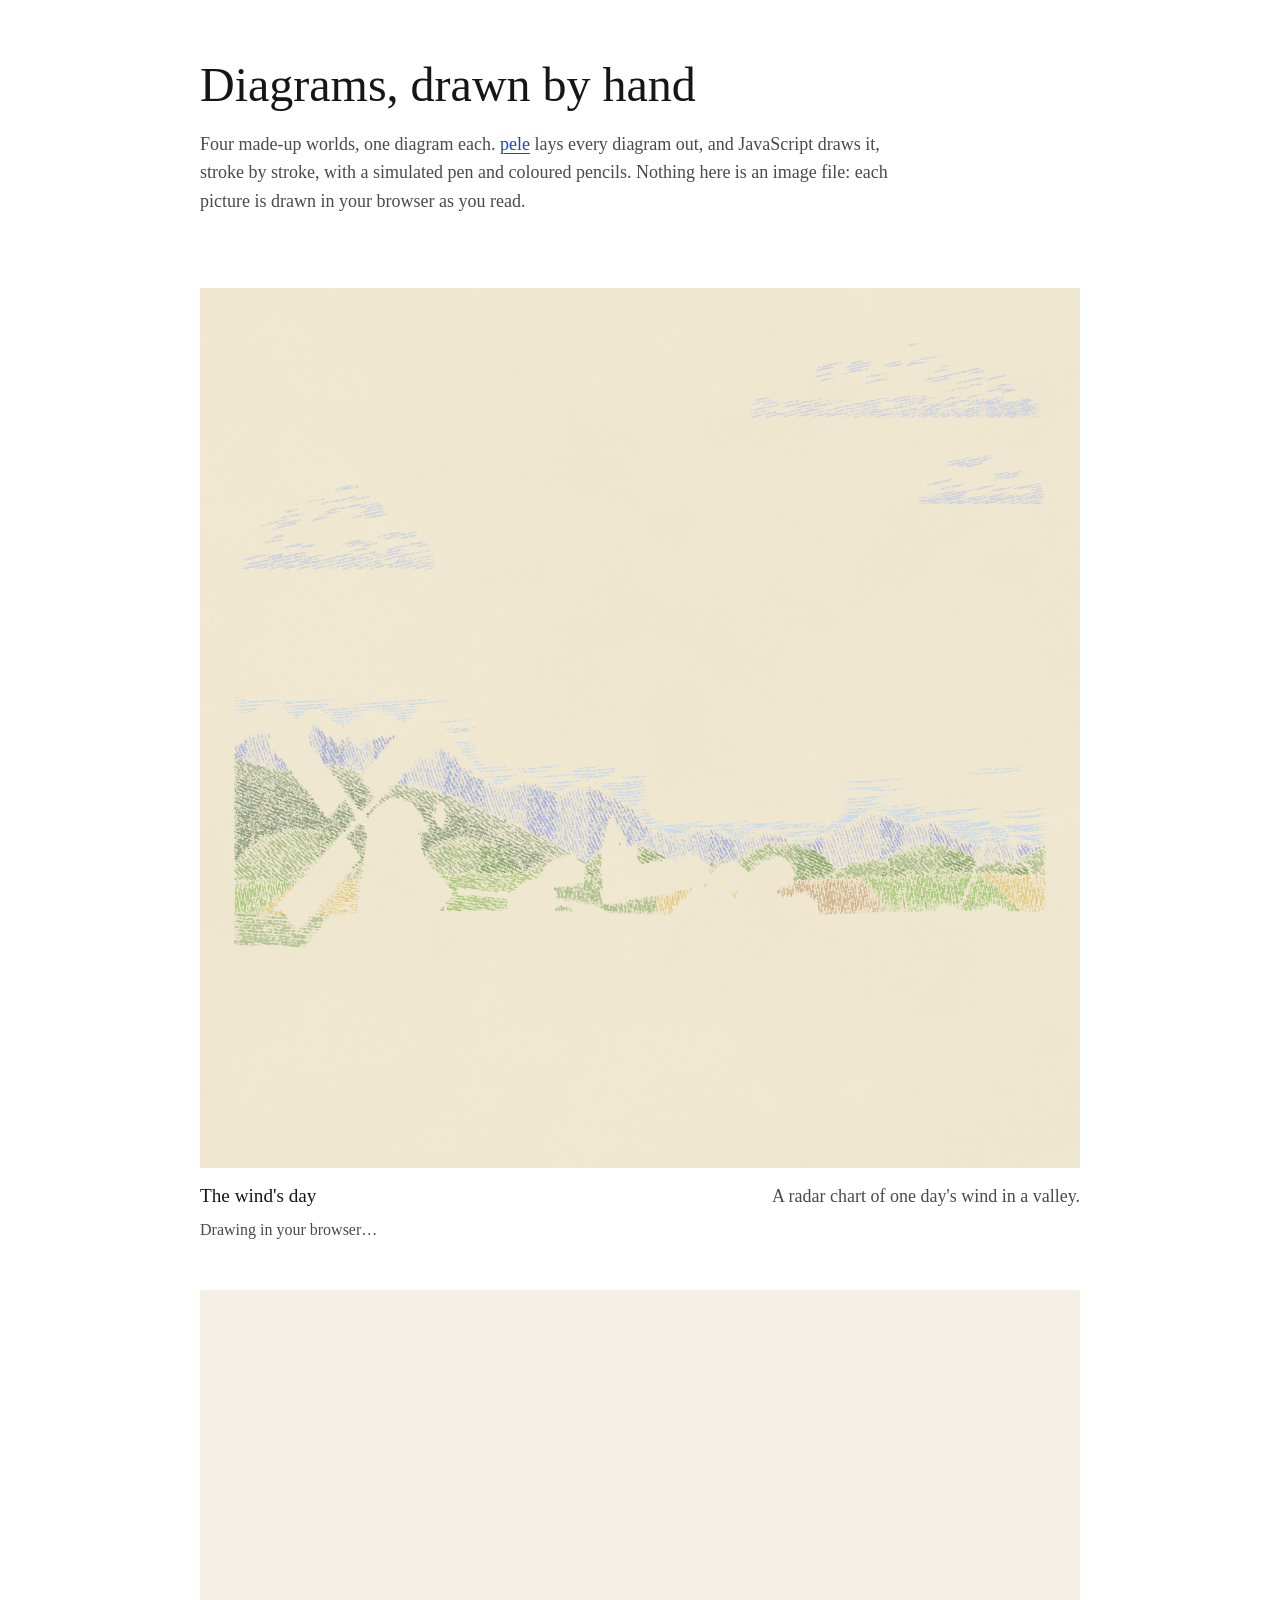
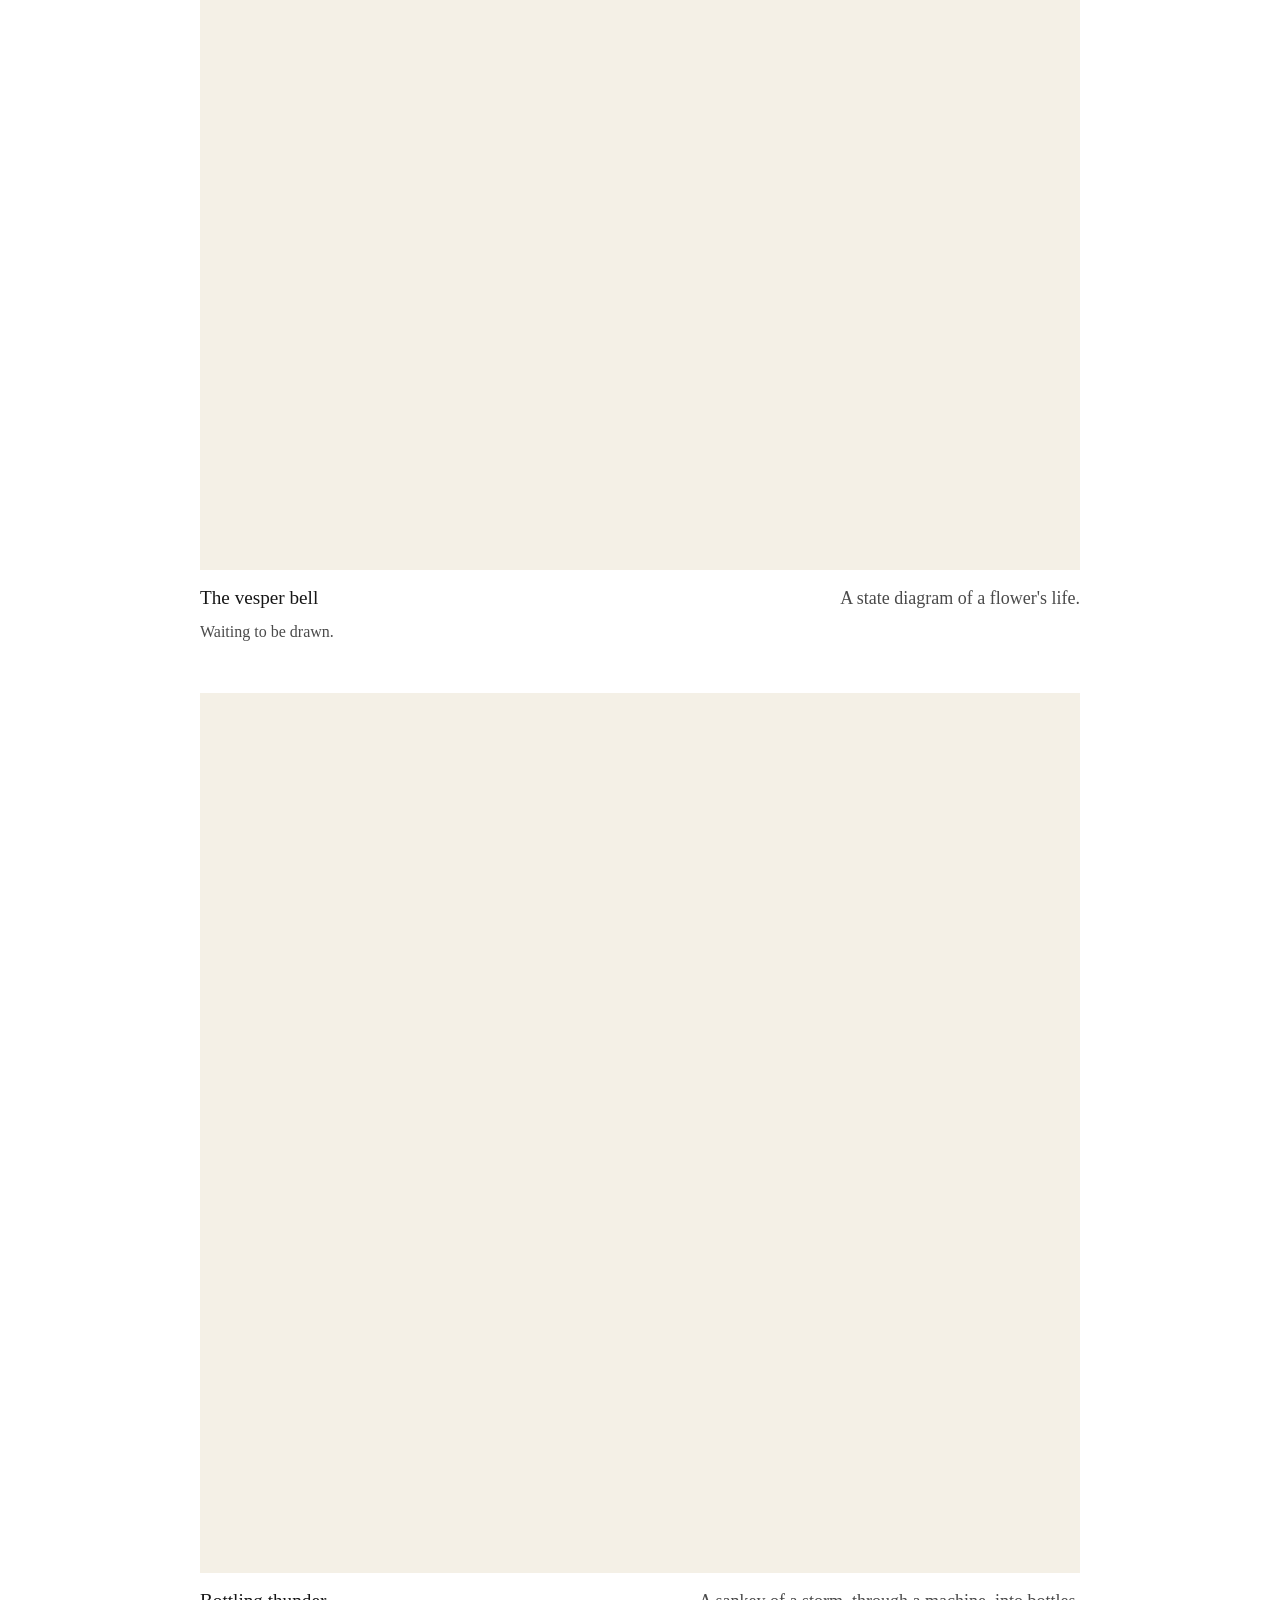
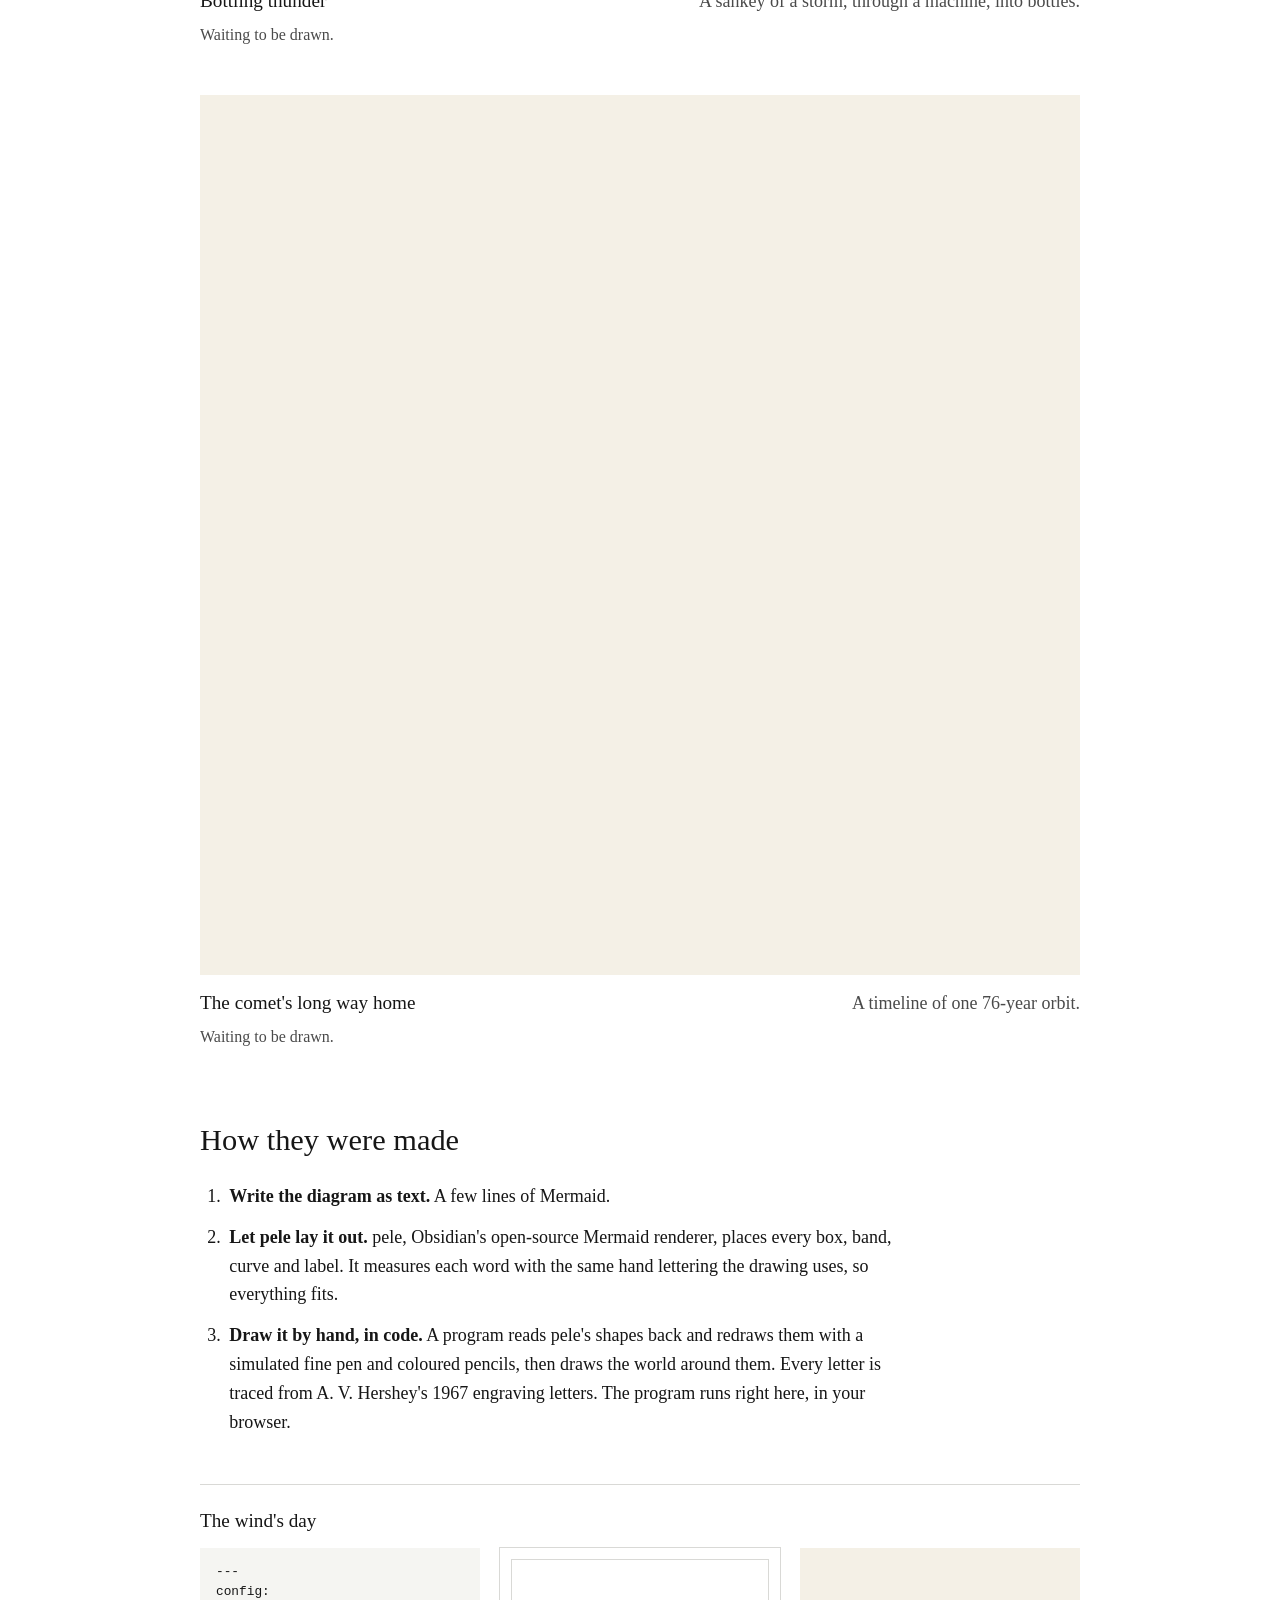
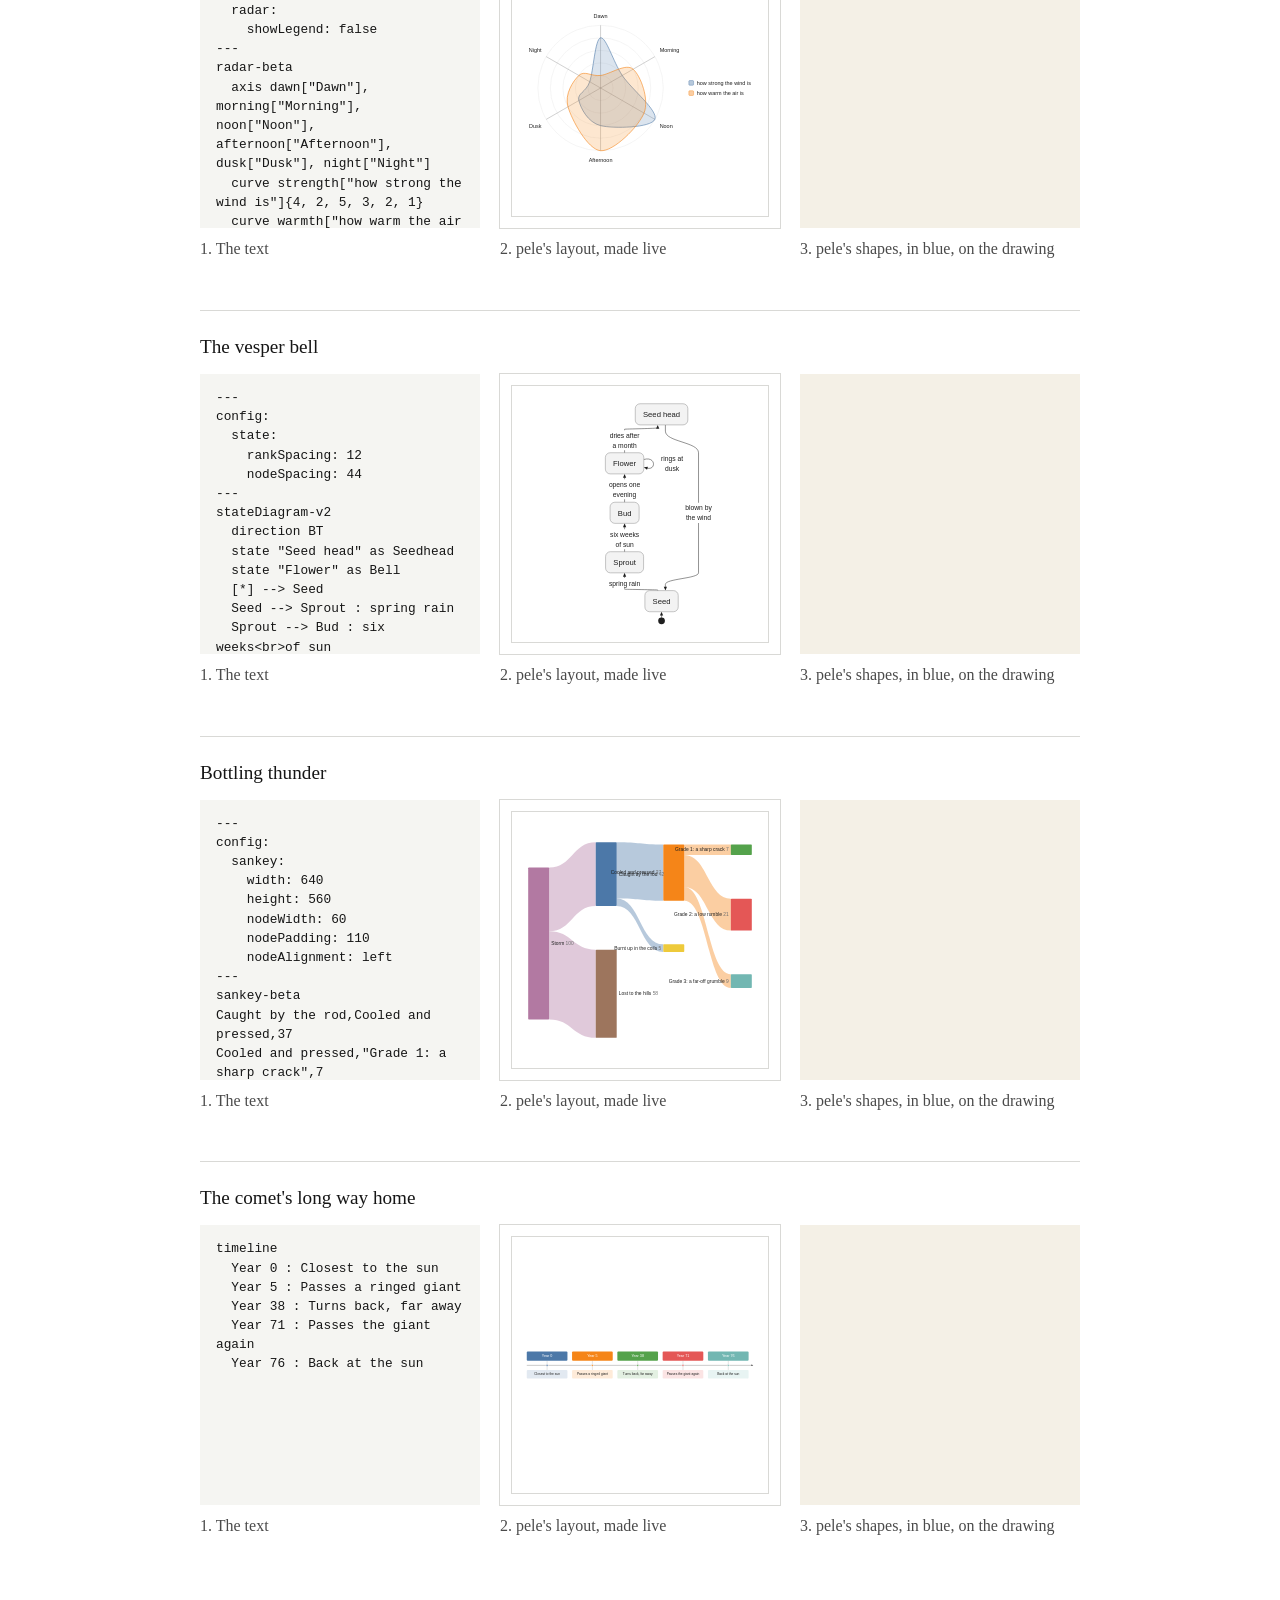
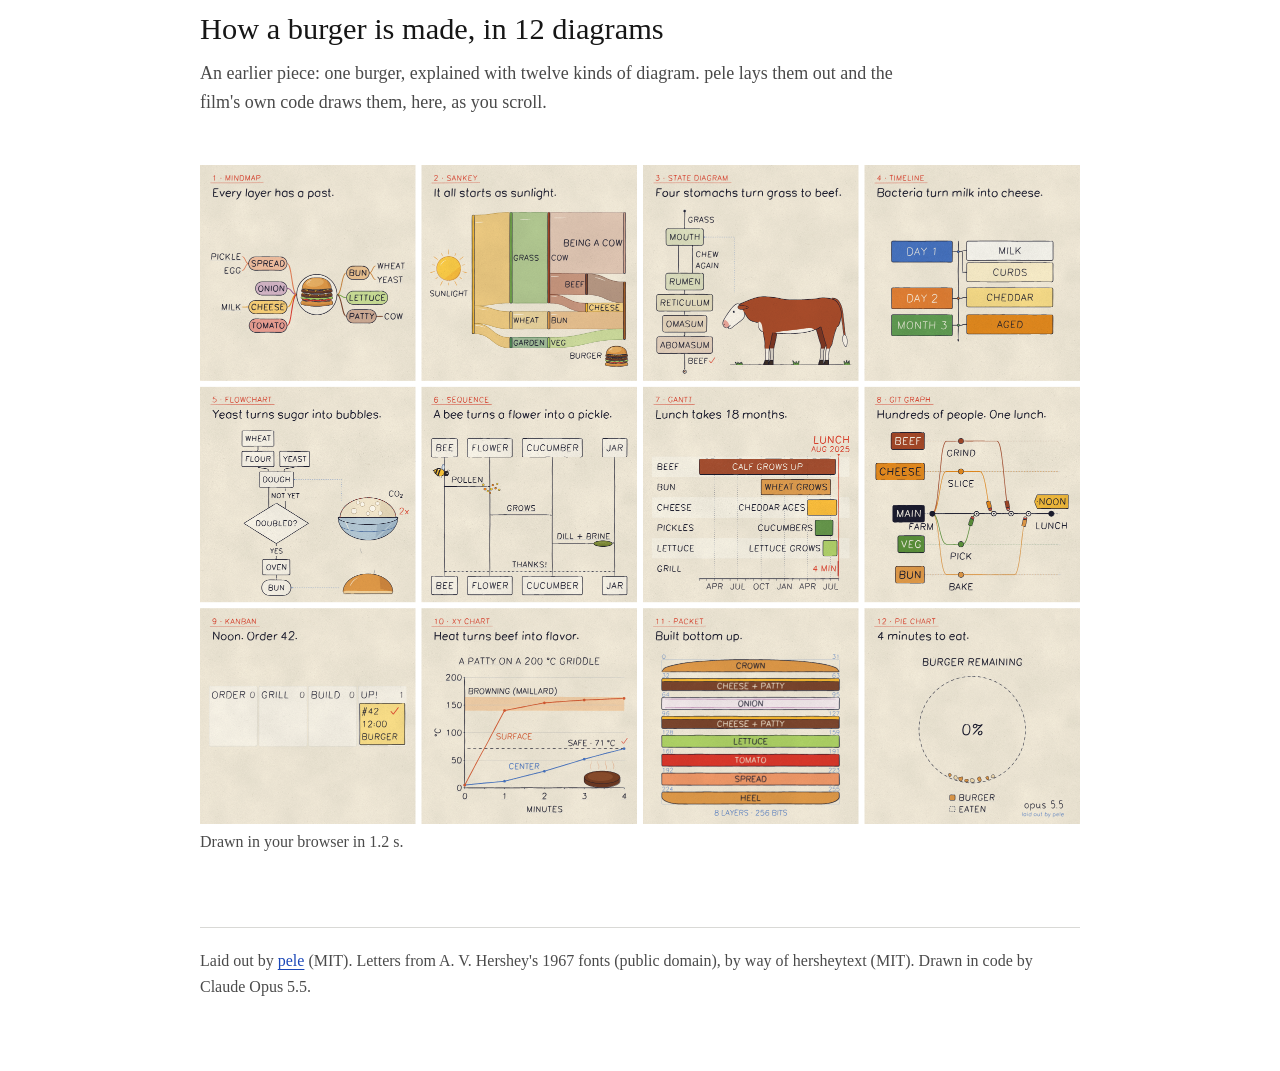
==== index.html @ 807de603 "diagrams-site: a static page that draws the four diagram plates and the burger sheet live in the bro" ====
<!doctype html>
<html lang="en">
<head>
<meta charset="utf-8">
<meta name="viewport" content="width=device-width, initial-scale=1">
<title>Diagrams, drawn by hand</title>
<meta name="description" content="Four made-up worlds, one diagram each. pele lays every diagram out, and JavaScript draws it in your browser with a simulated pen and coloured pencils.">
<meta name="theme-color" content="#ffffff">
<meta property="og:type" content="website">
<meta property="og:title" content="Diagrams, drawn by hand">
<meta property="og:description" content="Four made-up worlds, one diagram each. Laid out by pele, drawn in code.">
<meta property="og:url" content="">
<meta property="og:image" content="og.jpg">
<meta property="og:image:width" content="1200">
<meta property="og:image:height" content="630">
<meta property="og:image:alt" content="The title Diagrams, drawn by hand, beside four hand-drawn diagram plates: a windy valley, a bell flower, a thunder machine and a comet.">
<meta name="twitter:card" content="summary_large_image">
<meta name="twitter:title" content="Diagrams, drawn by hand">
<meta name="twitter:description" content="Four made-up worlds, one diagram each. Laid out by pele, drawn in code.">
<meta name="twitter:image" content="og.jpg">
<link rel="icon" type="image/png" href="favicon.png">
<link rel="apple-touch-icon" href="apple-touch-icon.png">
<link rel="stylesheet" href="style.css">
<script src="vendor/pele.global.js" defer></script>
<script src="site.js" defer></script>
</head>
<body>
<main>

<header>
  <h1>Diagrams, drawn by hand</h1>
  <p class="lede">Four made-up worlds, one diagram each. <a href="https://pele.run">pele</a> lays every diagram out, and JavaScript draws it, stroke by stroke, with a simulated pen and coloured pencils. Nothing here is an image file: each picture is drawn in your browser as you read.</p>
  <noscript><p class="lede">The pictures on this page are drawn by JavaScript. Turn it on to see them.</p></noscript>
</header>

<section aria-labelledby="plates">
  <h2 id="plates" class="visually-hidden">The four plates</h2>

  <figure class="plate">
    <canvas data-plate="wind" width="2048" height="2048" role="img"
      aria-label="A hand-drawn plate titled The wind's day, in Hollin Vale, dawn to night. A radar chart in the sky over a valley with a windmill, a village, a river and a kite compares how strong the wind is with how warm the air is at dawn, morning, noon, afternoon, dusk and night. The wind is strongest at noon, then dawn, and almost still at night. The air is warmest in the afternoon and coldest at dawn."></canvas>
    <figcaption><h3>The wind's day</h3><span>A radar chart of one day's wind in a valley.</span></figcaption>
    <p class="status"><span data-status="wind" aria-live="polite">Waiting to be drawn.</span> <button type="button" class="save" data-save="wind" hidden>Save as PNG</button></p>
  </figure>

  <figure class="plate">
    <canvas data-plate="vesper" width="2048" height="2048" role="img"
      aria-label="A hand-drawn botanical plate titled The vesper bell, a flower that rings at dusk. A state diagram goes from seed to sprout with spring rain, to bud after six weeks of sun, to flower when it opens one evening. The flower rings at dusk, dries after a month into a seed head, and its seeds are blown by the wind back to seed. Drawings of the bell, the bud, the sprout in soil, the seed head and winged seeds sit beside the diagram."></canvas>
    <figcaption><h3>The vesper bell</h3><span>A state diagram of a flower's life.</span></figcaption>
    <p class="status"><span data-status="vesper" aria-live="polite">Waiting to be drawn.</span> <button type="button" class="save" data-save="vesper" hidden>Save as PNG</button></p>
  </figure>

  <figure class="plate">
    <canvas data-plate="thunder" width="2048" height="2048" role="img"
      aria-label="A hand-drawn patent plate titled Bottling thunder, E. Marrowby's apparatus of 1893. A sankey diagram runs through the machine: of a storm's 100 claps, 58 are lost to the hills and 42 are caught by the rod. Of those, 5 burn up in the coils and 37 are cooled and pressed into three bottles: grade 1, a sharp crack, 7; grade 2, a low rumble, 21; grade 3, a far-off grumble, 9."></canvas>
    <figcaption><h3>Bottling thunder</h3><span>A sankey of a storm, through a machine, into bottles.</span></figcaption>
    <p class="status"><span data-status="thunder" aria-live="polite">Waiting to be drawn.</span> <button type="button" class="save" data-save="thunder" hidden>Save as PNG</button></p>
  </figure>

  <figure class="plate">
    <canvas data-plate="comet" width="2048" height="2048" role="img"
      aria-label="A hand-drawn star chart titled The comet's long way home. Comet Sorrel goes round the sun once every 76 years. A timeline under the drawing of its orbit reads: year 0, closest to the sun; year 5, passes a ringed giant; year 38, turns back, far away; year 71, passes the giant again; year 76, back at the sun."></canvas>
    <figcaption><h3>The comet's long way home</h3><span>A timeline of one 76-year orbit.</span></figcaption>
    <p class="status"><span data-status="comet" aria-live="polite">Waiting to be drawn.</span> <button type="button" class="save" data-save="comet" hidden>Save as PNG</button></p>
  </figure>
</section>

<section aria-labelledby="how">
  <h2 id="how">How they were made</h2>
  <ol class="steps">
    <li><b>Write the diagram as text.</b> A few lines of Mermaid.</li>
    <li><b>Let pele lay it out.</b> pele, Obsidian's open-source Mermaid renderer, places every box, band, curve and label. It measures each word with the same hand lettering the drawing uses, so everything fits.</li>
    <li><b>Draw it by hand, in code.</b> A program reads pele's shapes back and redraws them with a simulated fine pen and coloured pencils, then draws the world around them. Every letter is traced from A. V. Hershey's 1967 engraving letters. The program runs right here, in your browser.</li>
  </ol>

  <div class="made" data-made="wind">
    <h3>The wind's day</h3>
    <div class="row">
      <figure><pre tabindex="0" aria-label="Mermaid text for The wind's day"><code data-src="wind">---
config:
  radar:
    showLegend: false
---
radar-beta
  axis dawn["Dawn"], morning["Morning"], noon["Noon"], afternoon["Afternoon"], dusk["Dusk"], night["Night"]
  curve strength["how strong the wind is"]{4, 2, 5, 3, 2, 1}
  curve warmth["how warm the air is"]{1, 3, 4, 5, 3, 2}
  max 5
  min 0
  ticks 5</code></pre><figcaption>1. The text</figcaption></figure>
      <figure><div class="pele" data-pele="wind" data-label="pele's plain layout: a radar chart with six axes and two curves."></div><figcaption>2. pele's layout, made live</figcaption></figure>
      <figure><canvas data-over="wind" width="1024" height="1024" role="img" aria-label="The finished plate, faded, with pele's shapes outlined in blue on top. The drawn dial follows them exactly."></canvas><figcaption>3. pele's shapes, in blue, on the drawing</figcaption></figure>
    </div>
  </div>

  <div class="made" data-made="vesper">
    <h3>The vesper bell</h3>
    <div class="row">
      <figure><pre tabindex="0" aria-label="Mermaid text for The vesper bell"><code data-src="vesper">---
config:
  state:
    rankSpacing: 12
    nodeSpacing: 44
---
stateDiagram-v2
  direction BT
  state "Seed head" as Seedhead
  state "Flower" as Bell
  [*] --&gt; Seed
  Seed --&gt; Sprout : spring rain
  Sprout --&gt; Bud : six weeks&lt;br&gt;of sun
  Bud --&gt; Bell : opens one&lt;br&gt;evening
  Bell --&gt; Bell : rings at&lt;br&gt;dusk
  Bell --&gt; Seedhead : dries after&lt;br&gt;a month
  Seedhead --&gt; Seed : blown by&lt;br&gt;the wind</code></pre><figcaption>1. The text</figcaption></figure>
      <figure><div class="pele" data-pele="vesper" data-label="pele's plain layout: five states in a column, with a loop back from seed head to seed."></div><figcaption>2. pele's layout, made live</figcaption></figure>
      <figure><canvas data-over="vesper" width="1024" height="1024" role="img" aria-label="The finished plate, faded, with pele's shapes outlined in blue on top. Each specimen tag and arrow sits on pele's box and line."></canvas><figcaption>3. pele's shapes, in blue, on the drawing</figcaption></figure>
    </div>
  </div>

  <div class="made" data-made="thunder">
    <h3>Bottling thunder</h3>
    <div class="row">
      <figure><pre tabindex="0" aria-label="Mermaid text for Bottling thunder"><code data-src="thunder">---
config:
  sankey:
    width: 640
    height: 560
    nodeWidth: 60
    nodePadding: 110
    nodeAlignment: left
---
sankey-beta
Caught by the rod,Cooled and pressed,37
Cooled and pressed,"Grade 1: a sharp crack",7
Cooled and pressed,"Grade 2: a low rumble",21
Cooled and pressed,"Grade 3: a far-off grumble",9
Caught by the rod,Burnt up in the coils,5
Storm,Caught by the rod,42
Storm,Lost to the hills,58</code></pre><figcaption>1. The text</figcaption></figure>
      <figure><div class="pele" data-pele="thunder" data-label="pele's plain layout: a sankey with bands splitting from the storm to the rod, the coils, the chamber and three bottles."></div><figcaption>2. pele's layout, made live</figcaption></figure>
      <figure><canvas data-over="thunder" width="1024" height="1024" role="img" aria-label="The finished plate, faded, with pele's shapes outlined in blue on top. The machine parts are drawn on pele's nodes and the bands follow pele's bands."></canvas><figcaption>3. pele's shapes, in blue, on the drawing</figcaption></figure>
    </div>
  </div>

  <div class="made" data-made="comet">
    <h3>The comet's long way home</h3>
    <div class="row">
      <figure><pre tabindex="0" aria-label="Mermaid text for The comet's long way home"><code data-src="comet">timeline
  Year 0 : Closest to the sun
  Year 5 : Passes a ringed giant
  Year 38 : Turns back, far away
  Year 71 : Passes the giant again
  Year 76 : Back at the sun</code></pre><figcaption>1. The text</figcaption></figure>
      <figure><div class="pele" data-pele="comet" data-label="pele's plain layout: a timeline with five years and a note under each."></div><figcaption>2. pele's layout, made live</figcaption></figure>
      <figure><canvas data-over="comet" width="1024" height="1024" role="img" aria-label="The finished plate, faded, with pele's shapes outlined in blue on top. The timeline along the bottom follows pele's boxes and line."></canvas><figcaption>3. pele's shapes, in blue, on the drawing</figcaption></figure>
    </div>
  </div>
</section>

<section aria-labelledby="burger">
  <h2 id="burger">How a burger is made, in 12 diagrams</h2>
  <p>An earlier piece: one burger, explained with twelve kinds of diagram. pele lays them out and the film's own code draws them, here, as you scroll.</p>
  <figure class="plate">
    <iframe class="burger" src="burger/film.html?render&amp;sheet" loading="lazy" title="How a burger is made, in 12 diagrams: a mindmap of its layers, a sankey from sunlight to burger, a state diagram of a cow's four stomachs, a timeline of cheese, a flowchart of rising dough, a sequence diagram of a bee and a pickle, a gantt chart showing lunch takes 18 months, a git graph where everything merges at noon, a kanban board, an xy chart of a patty on a griddle, a packet diagram of the stack, and a pie chart of burger remaining."></iframe>
    <p class="status"><span data-status="burger" aria-live="polite">Waiting to be drawn.</span></p>
  </figure>
</section>

<footer class="credits">
  <p>Laid out by <a href="https://pele.run">pele</a> (MIT). Letters from A. V. Hershey's 1967 fonts (public domain), by way of hersheytext (MIT). Drawn in code by Claude Opus 5.5.</p>
</footer>

</main>
</body>
</html>
---- style.css ----
:root {
  --paper: #ffffff;
  --ink: #161616;
  --muted: #4a4a4a;
  --link: #1a47b8;
  --rule: #d9d9d6;
  --code: #f5f5f2;
  --serif: "Iowan Old Style", "Palatino Linotype", Palatino, "Book Antiqua", Georgia, serif;
  --mono: ui-monospace, "SF Mono", Menlo, Consolas, monospace;
}
* { box-sizing: border-box; border-radius: 0; }
html { -webkit-text-size-adjust: 100%; }
body { margin: 0; background: var(--paper); color: var(--ink); font: 1.125rem/1.6 var(--serif); }
main { max-width: 920px; margin: 0 auto; padding: 56px 20px 72px; }
h1, h2, h3 { font-weight: 500; line-height: 1.2; margin: 0; }
h1 { font-size: clamp(2rem, 6vw, 3rem); }
h2 { font-size: clamp(1.5rem, 4vw, 1.9rem); }
h3 { font-size: 1.2rem; }
p { margin: 0; }
a { color: var(--link); text-decoration-thickness: 1px; text-underline-offset: 3px; }
a:focus-visible, pre:focus-visible { outline: 2px solid var(--link); outline-offset: 3px; }
img, canvas, iframe { display: block; max-width: 100%; }
canvas { width: 100%; height: auto; background: #f4f0e6; }
.visually-hidden { position: absolute; width: 1px; height: 1px; margin: -1px; padding: 0; overflow: hidden; clip: rect(0 0 0 0); white-space: nowrap; border: 0; }

.lede { margin-top: 16px; max-width: 40em; color: var(--muted); }
section { margin-top: 72px; }
section > p { margin-top: 12px; max-width: 40em; color: var(--muted); }

.plate { margin: 48px 0 0; }
.plate figcaption { margin-top: 14px; display: flex; flex-wrap: wrap; gap: 4px 16px; justify-content: space-between; align-items: baseline; }
.plate figcaption span { color: var(--muted); }
.plate iframe { width: 100%; aspect-ratio: 1970 / 1480; border: 0; background: #f4f0e6; }
.status { margin-top: 6px; font-size: 1rem; color: var(--muted); }
.save { margin-left: 12px; padding: 0; border: 0; background: none; font: inherit; color: var(--link); text-decoration: underline; text-decoration-thickness: 1px; text-underline-offset: 3px; cursor: pointer; }
.save:focus-visible { outline: 2px solid var(--link); outline-offset: 3px; }

ol.steps { margin: 24px 0 0; padding-left: 1.4em; max-width: 40em; }
ol.steps li { margin-top: 12px; padding-left: 4px; }
ol.steps b { font-weight: 600; }

.made { margin-top: 48px; padding-top: 24px; border-top: 1px solid var(--rule); }
.made .row { margin-top: 16px; display: grid; grid-template-columns: repeat(3, minmax(0, 1fr)); gap: 20px; align-items: start; }
.made figure { margin: 0; min-width: 0; }
.made figcaption { margin-top: 8px; font-size: 1rem; color: var(--muted); }
.made .pele { display: flex; align-items: center; justify-content: center; aspect-ratio: 1; padding: 12px; background: var(--paper); outline: 1px solid var(--rule); }
.made .pele svg { display: block; max-width: 100%; max-height: 100%; width: auto; height: auto; }
pre { margin: 0; padding: 14px 16px; aspect-ratio: 1; overflow: auto; background: var(--code); font: .8rem/1.5 var(--mono); color: var(--ink); white-space: pre-wrap; overflow-wrap: anywhere; }

.credits { margin-top: 72px; padding-top: 20px; border-top: 1px solid var(--rule); font-size: 1rem; color: var(--muted); }

@media (max-width: 720px) {
  main { padding: 36px 16px 56px; }
  .made .row { grid-template-columns: minmax(0, 1fr); }
  pre { aspect-ratio: auto; max-height: 360px; }
  .made .pele { aspect-ratio: auto; min-height: 220px; }
}
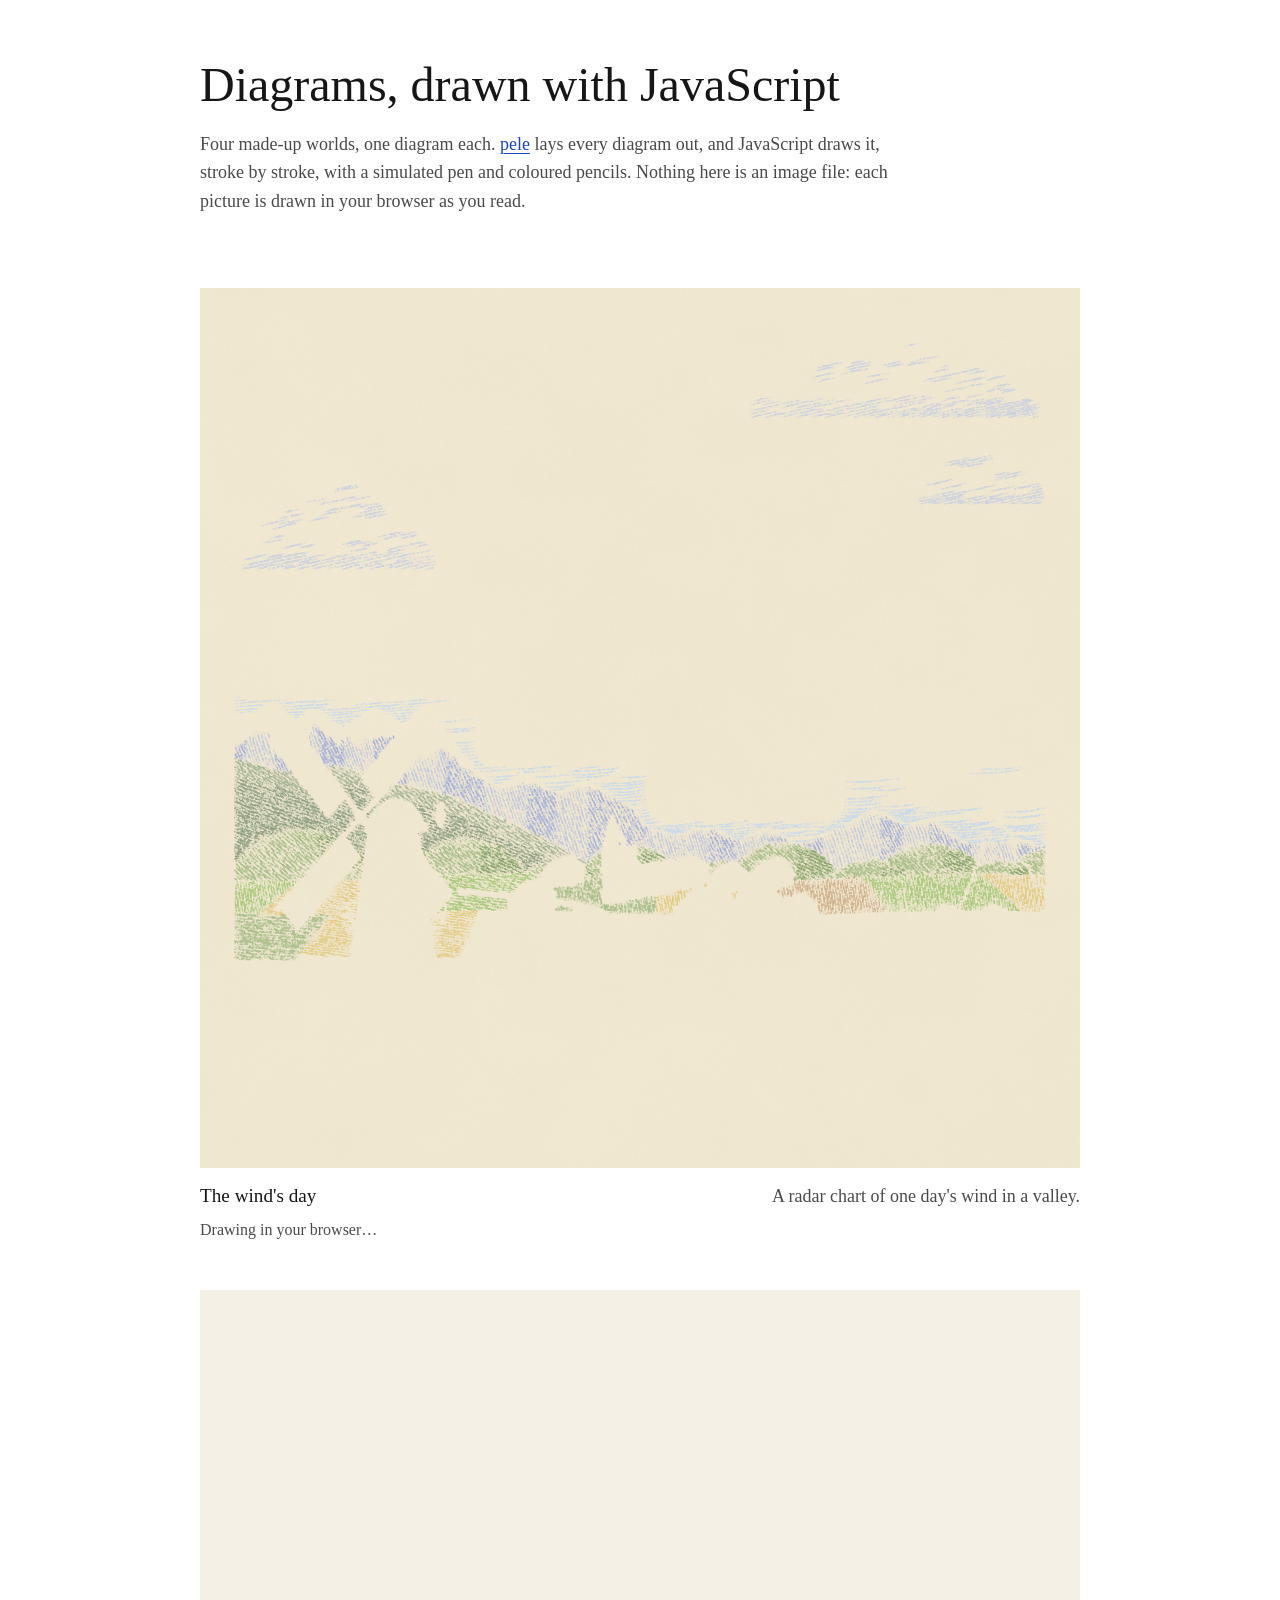
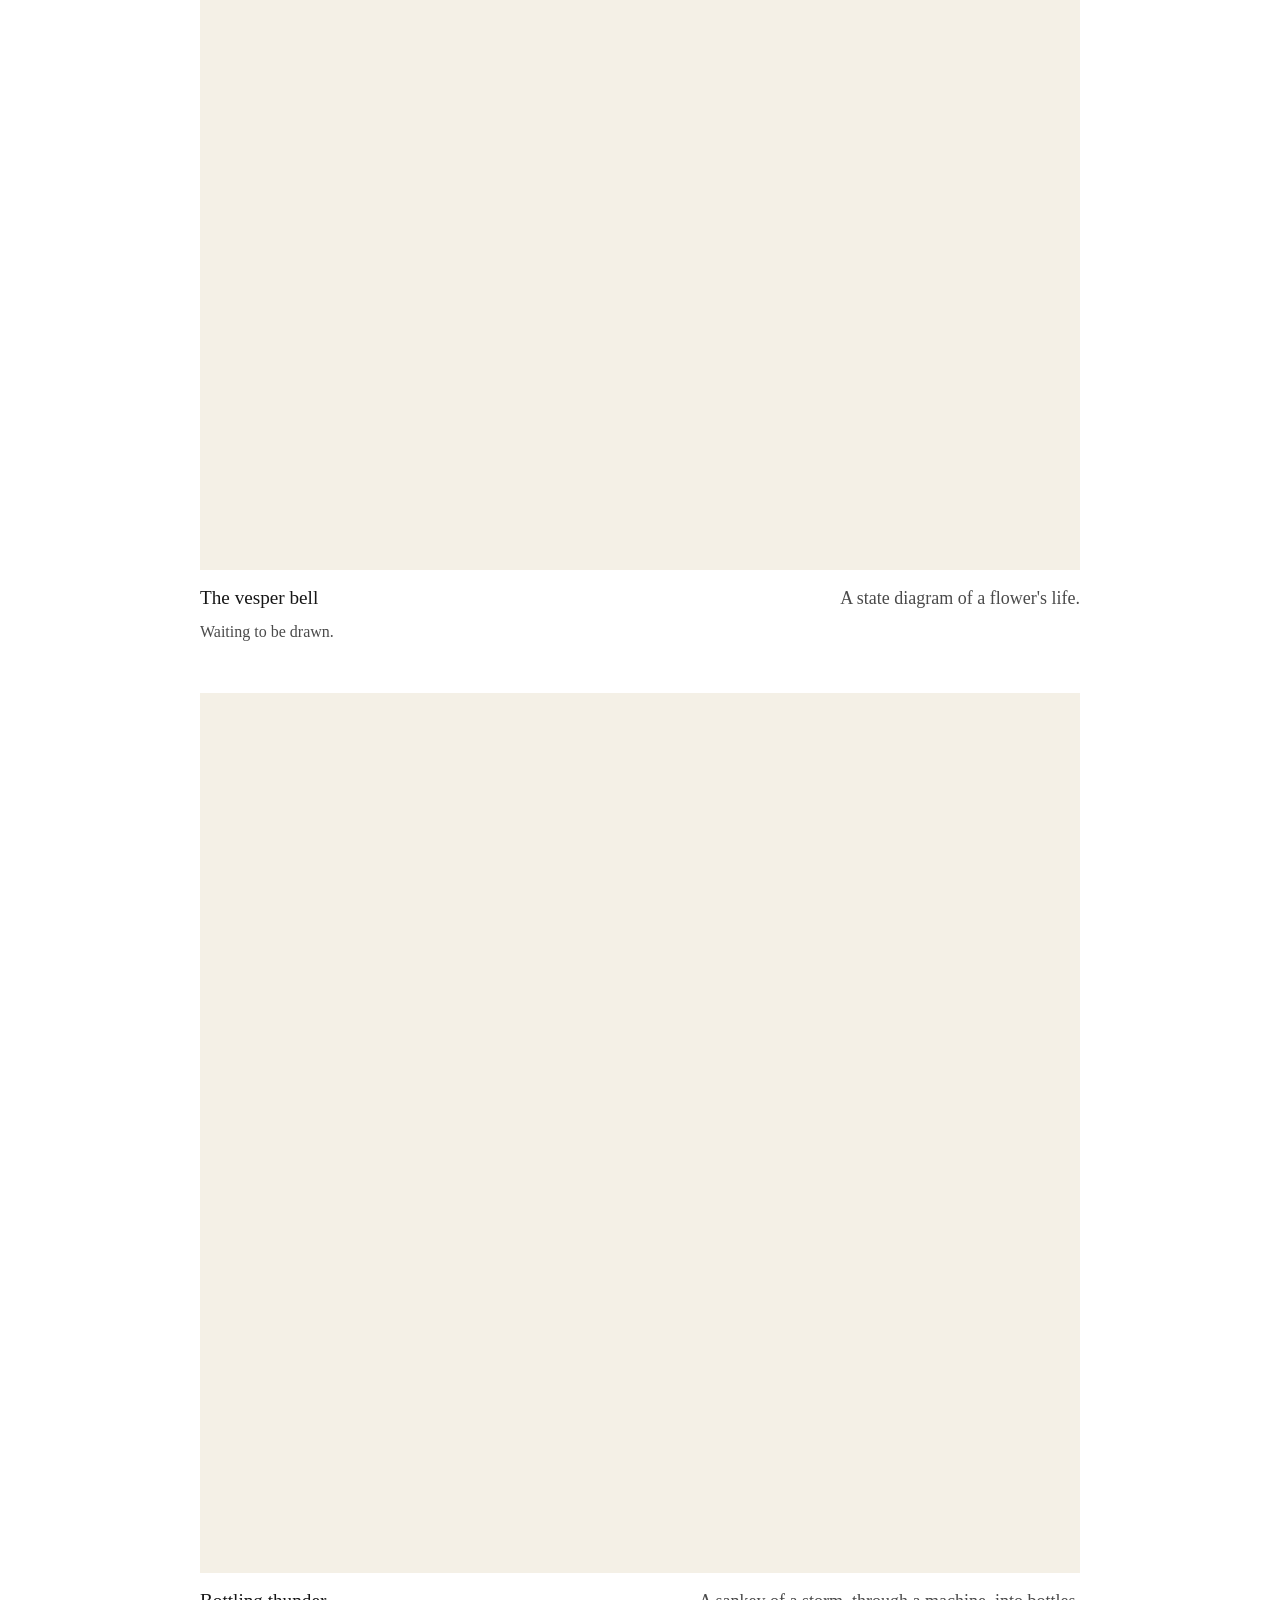
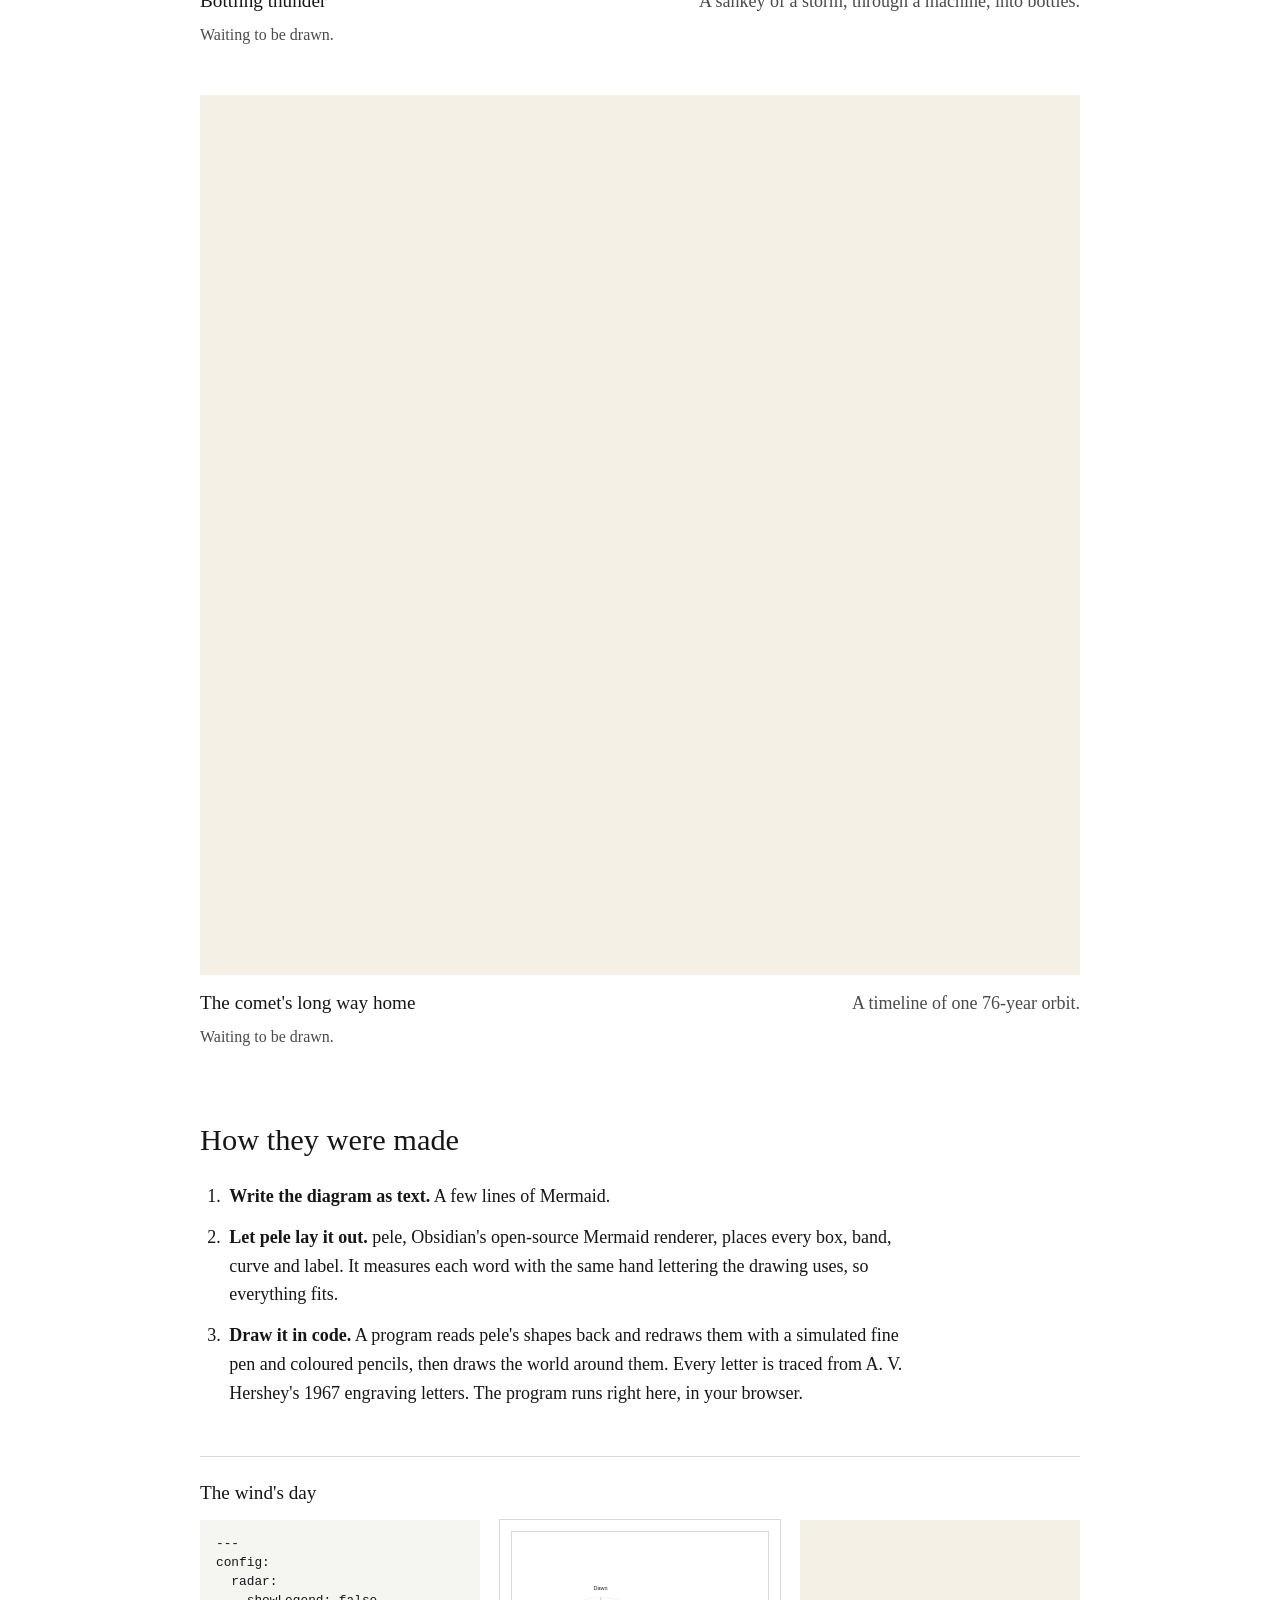
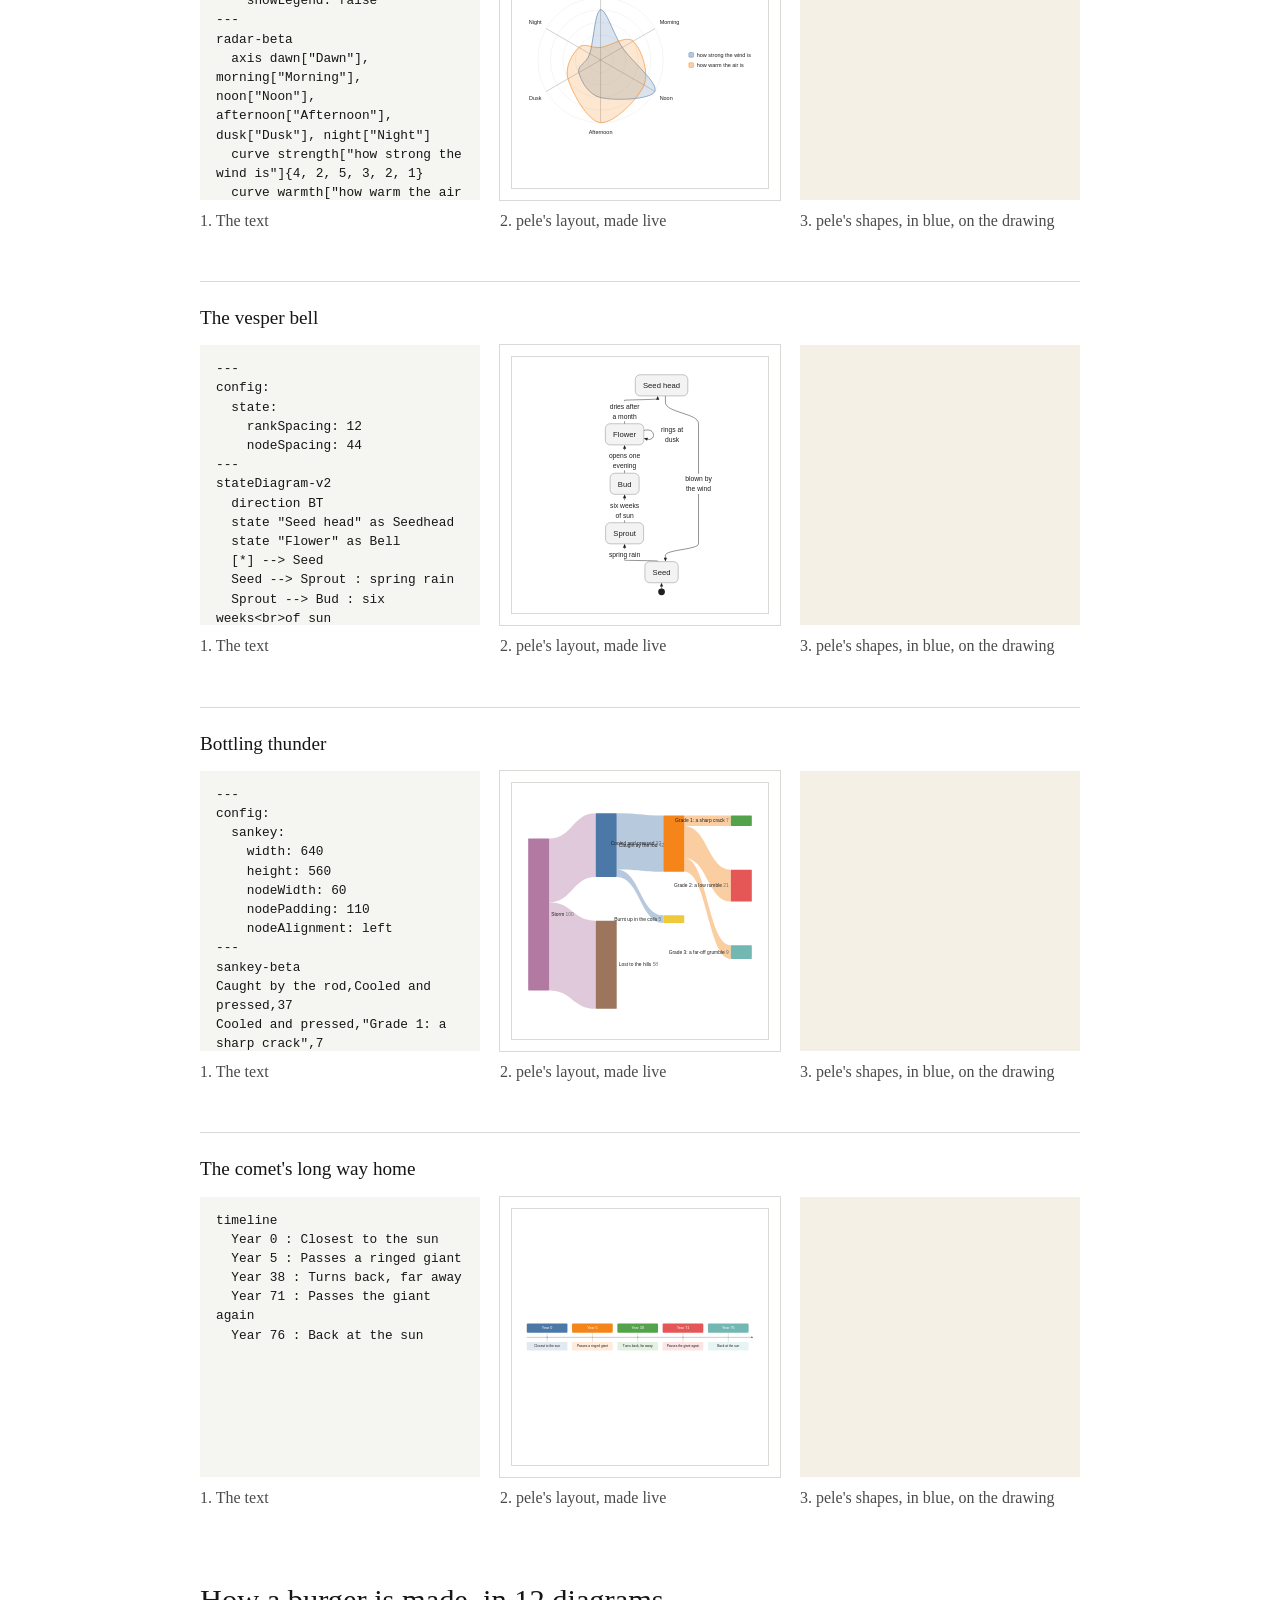
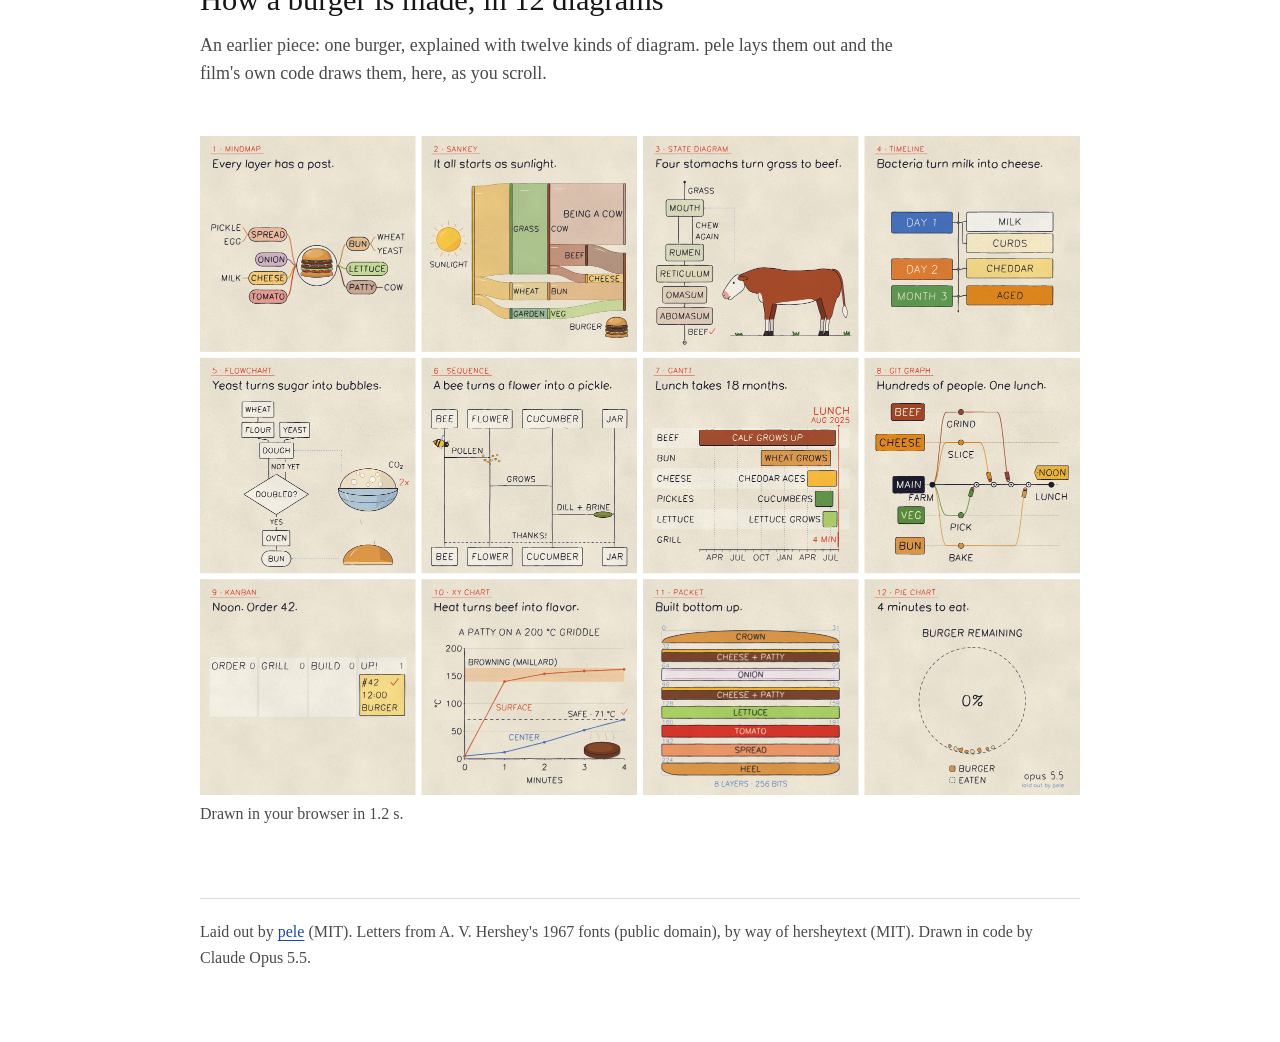
==== commit 93d4a9c5: "diagrams-site: call it "Diagrams, drawn with JavaScript" Co-Authored-By: Claude Opus 5.5 <noreply@an" ====
--- a/index.html
+++ b/index.html
@@ -3,20 +3,20 @@
 <head>
 <meta charset="utf-8">
 <meta name="viewport" content="width=device-width, initial-scale=1">
-<title>Diagrams, drawn by hand</title>
+<title>Diagrams, drawn with JavaScript</title>
 <meta name="description" content="Four made-up worlds, one diagram each. pele lays every diagram out, and JavaScript draws it in your browser with a simulated pen and coloured pencils.">
 <meta name="theme-color" content="#ffffff">
 <meta property="og:type" content="website">
-<meta property="og:title" content="Diagrams, drawn by hand">
-<meta property="og:description" content="Four made-up worlds, one diagram each. Laid out by pele, drawn in code.">
+<meta property="og:title" content="Diagrams, drawn with JavaScript">
+<meta property="og:description" content="Four made-up worlds, one diagram each. Laid out by pele, drawn in your browser.">
 <meta property="og:url" content="">
 <meta property="og:image" content="og.jpg">
 <meta property="og:image:width" content="1200">
 <meta property="og:image:height" content="630">
-<meta property="og:image:alt" content="The title Diagrams, drawn by hand, beside four hand-drawn diagram plates: a windy valley, a bell flower, a thunder machine and a comet.">
+<meta property="og:image:alt" content="The title Diagrams, drawn with JavaScript, beside four diagram plates in pen and pencil: a windy valley, a bell flower, a thunder machine and a comet.">
 <meta name="twitter:card" content="summary_large_image">
-<meta name="twitter:title" content="Diagrams, drawn by hand">
-<meta name="twitter:description" content="Four made-up worlds, one diagram each. Laid out by pele, drawn in code.">
+<meta name="twitter:title" content="Diagrams, drawn with JavaScript">
+<meta name="twitter:description" content="Four made-up worlds, one diagram each. Laid out by pele, drawn in your browser.">
 <meta name="twitter:image" content="og.jpg">
 <link rel="icon" type="image/png" href="favicon.png">
 <link rel="apple-touch-icon" href="apple-touch-icon.png">
@@ -28,7 +28,7 @@
 <main>
 
 <header>
-  <h1>Diagrams, drawn by hand</h1>
+  <h1>Diagrams, drawn with JavaScript</h1>
   <p class="lede">Four made-up worlds, one diagram each. <a href="https://pele.run">pele</a> lays every diagram out, and JavaScript draws it, stroke by stroke, with a simulated pen and coloured pencils. Nothing here is an image file: each picture is drawn in your browser as you read.</p>
   <noscript><p class="lede">The pictures on this page are drawn by JavaScript. Turn it on to see them.</p></noscript>
 </header>
@@ -38,28 +38,28 @@
 
   <figure class="plate">
     <canvas data-plate="wind" width="2048" height="2048" role="img"
-      aria-label="A hand-drawn plate titled The wind's day, in Hollin Vale, dawn to night. A radar chart in the sky over a valley with a windmill, a village, a river and a kite compares how strong the wind is with how warm the air is at dawn, morning, noon, afternoon, dusk and night. The wind is strongest at noon, then dawn, and almost still at night. The air is warmest in the afternoon and coldest at dawn."></canvas>
+      aria-label="A pen-and-pencil plate titled The wind's day, in Hollin Vale, dawn to night. A radar chart in the sky over a valley with a windmill, a village, a river and a kite compares how strong the wind is with how warm the air is at dawn, morning, noon, afternoon, dusk and night. The wind is strongest at noon, then dawn, and almost still at night. The air is warmest in the afternoon and coldest at dawn."></canvas>
     <figcaption><h3>The wind's day</h3><span>A radar chart of one day's wind in a valley.</span></figcaption>
     <p class="status"><span data-status="wind" aria-live="polite">Waiting to be drawn.</span> <button type="button" class="save" data-save="wind" hidden>Save as PNG</button></p>
   </figure>
 
   <figure class="plate">
     <canvas data-plate="vesper" width="2048" height="2048" role="img"
-      aria-label="A hand-drawn botanical plate titled The vesper bell, a flower that rings at dusk. A state diagram goes from seed to sprout with spring rain, to bud after six weeks of sun, to flower when it opens one evening. The flower rings at dusk, dries after a month into a seed head, and its seeds are blown by the wind back to seed. Drawings of the bell, the bud, the sprout in soil, the seed head and winged seeds sit beside the diagram."></canvas>
+      aria-label="A pen-and-pencil botanical plate titled The vesper bell, a flower that rings at dusk. A state diagram goes from seed to sprout with spring rain, to bud after six weeks of sun, to flower when it opens one evening. The flower rings at dusk, dries after a month into a seed head, and its seeds are blown by the wind back to seed. Drawings of the bell, the bud, the sprout in soil, the seed head and winged seeds sit beside the diagram."></canvas>
     <figcaption><h3>The vesper bell</h3><span>A state diagram of a flower's life.</span></figcaption>
     <p class="status"><span data-status="vesper" aria-live="polite">Waiting to be drawn.</span> <button type="button" class="save" data-save="vesper" hidden>Save as PNG</button></p>
   </figure>
 
   <figure class="plate">
     <canvas data-plate="thunder" width="2048" height="2048" role="img"
-      aria-label="A hand-drawn patent plate titled Bottling thunder, E. Marrowby's apparatus of 1893. A sankey diagram runs through the machine: of a storm's 100 claps, 58 are lost to the hills and 42 are caught by the rod. Of those, 5 burn up in the coils and 37 are cooled and pressed into three bottles: grade 1, a sharp crack, 7; grade 2, a low rumble, 21; grade 3, a far-off grumble, 9."></canvas>
+      aria-label="A pen-and-pencil patent plate titled Bottling thunder, E. Marrowby's apparatus of 1893. A sankey diagram runs through the machine: of a storm's 100 claps, 58 are lost to the hills and 42 are caught by the rod. Of those, 5 burn up in the coils and 37 are cooled and pressed into three bottles: grade 1, a sharp crack, 7; grade 2, a low rumble, 21; grade 3, a far-off grumble, 9."></canvas>
     <figcaption><h3>Bottling thunder</h3><span>A sankey of a storm, through a machine, into bottles.</span></figcaption>
     <p class="status"><span data-status="thunder" aria-live="polite">Waiting to be drawn.</span> <button type="button" class="save" data-save="thunder" hidden>Save as PNG</button></p>
   </figure>
 
   <figure class="plate">
     <canvas data-plate="comet" width="2048" height="2048" role="img"
-      aria-label="A hand-drawn star chart titled The comet's long way home. Comet Sorrel goes round the sun once every 76 years. A timeline under the drawing of its orbit reads: year 0, closest to the sun; year 5, passes a ringed giant; year 38, turns back, far away; year 71, passes the giant again; year 76, back at the sun."></canvas>
+      aria-label="A pen-and-pencil star chart titled The comet's long way home. Comet Sorrel goes round the sun once every 76 years. A timeline under the drawing of its orbit reads: year 0, closest to the sun; year 5, passes a ringed giant; year 38, turns back, far away; year 71, passes the giant again; year 76, back at the sun."></canvas>
     <figcaption><h3>The comet's long way home</h3><span>A timeline of one 76-year orbit.</span></figcaption>
     <p class="status"><span data-status="comet" aria-live="polite">Waiting to be drawn.</span> <button type="button" class="save" data-save="comet" hidden>Save as PNG</button></p>
   </figure>
@@ -70,7 +70,7 @@
   <ol class="steps">
     <li><b>Write the diagram as text.</b> A few lines of Mermaid.</li>
     <li><b>Let pele lay it out.</b> pele, Obsidian's open-source Mermaid renderer, places every box, band, curve and label. It measures each word with the same hand lettering the drawing uses, so everything fits.</li>
-    <li><b>Draw it by hand, in code.</b> A program reads pele's shapes back and redraws them with a simulated fine pen and coloured pencils, then draws the world around them. Every letter is traced from A. V. Hershey's 1967 engraving letters. The program runs right here, in your browser.</li>
+    <li><b>Draw it in code.</b> A program reads pele's shapes back and redraws them with a simulated fine pen and coloured pencils, then draws the world around them. Every letter is traced from A. V. Hershey's 1967 engraving letters. The program runs right here, in your browser.</li>
   </ol>
 
   <div class="made" data-made="wind">
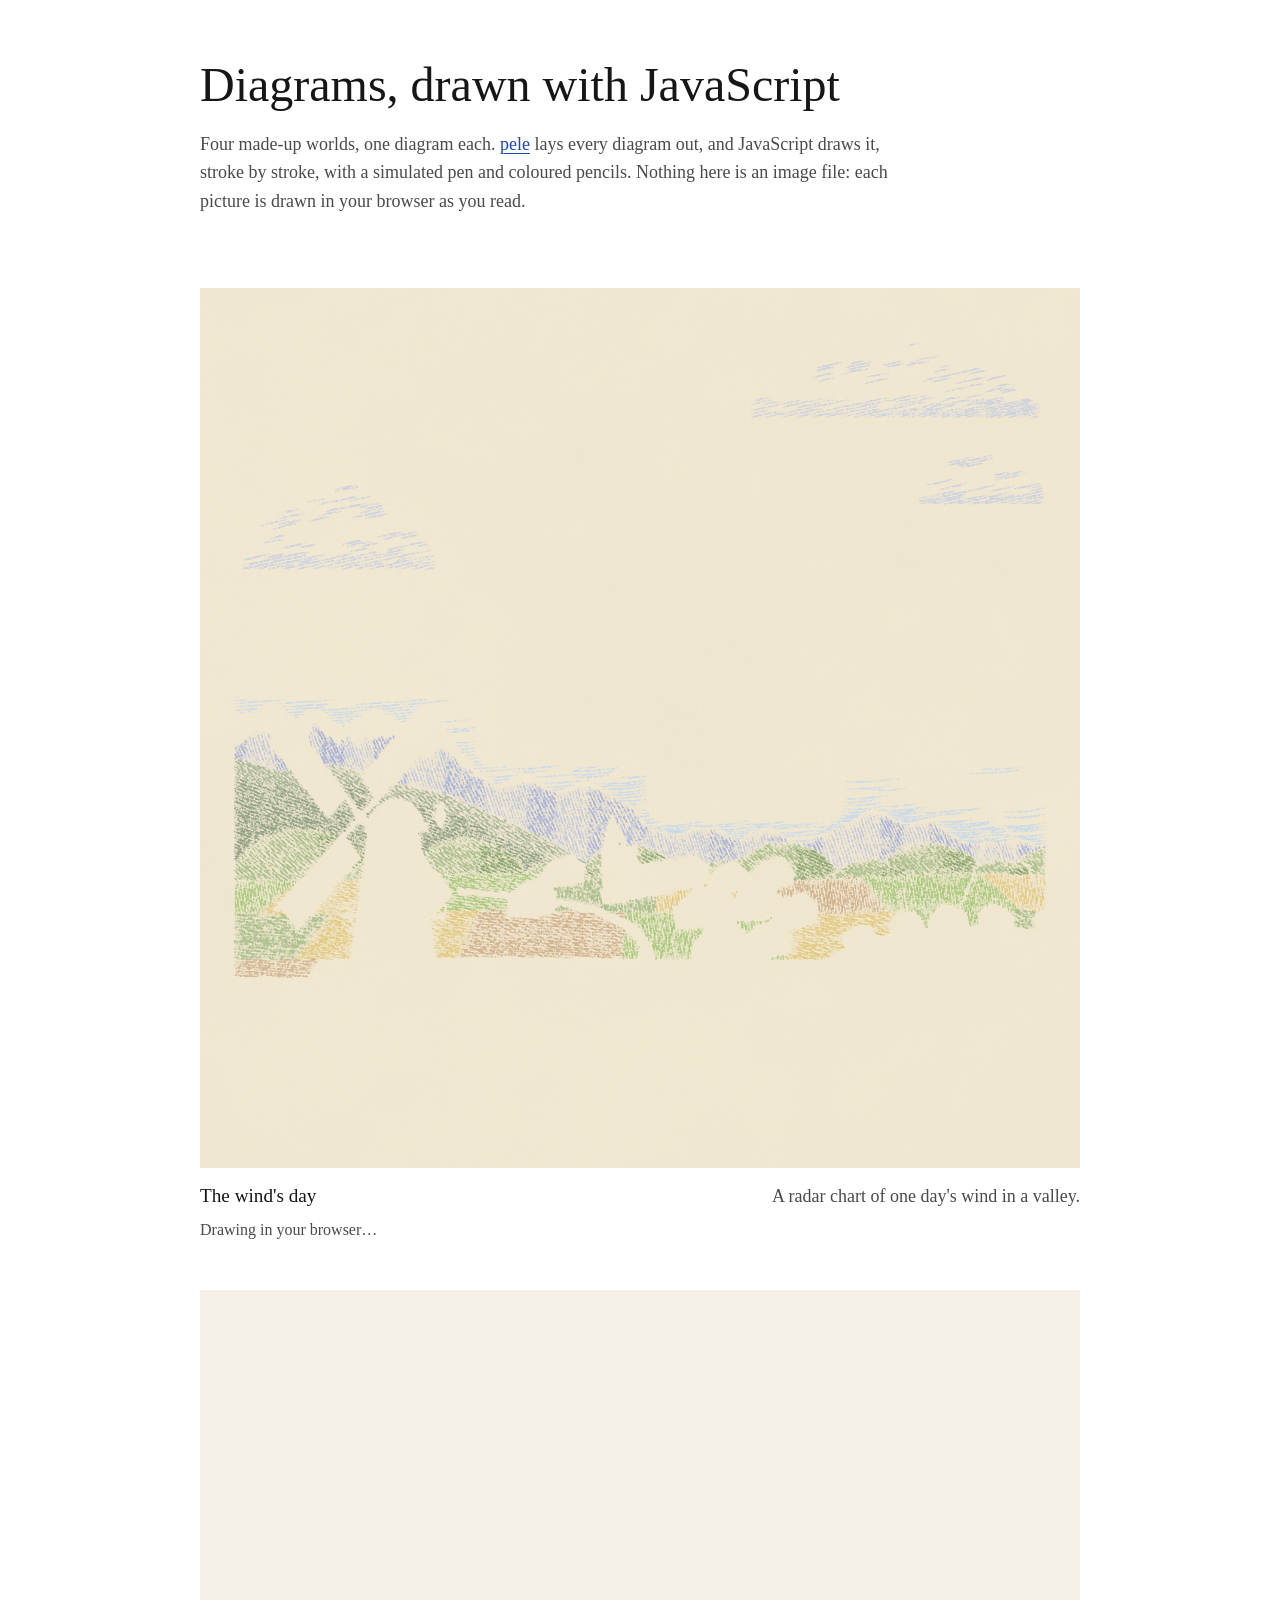
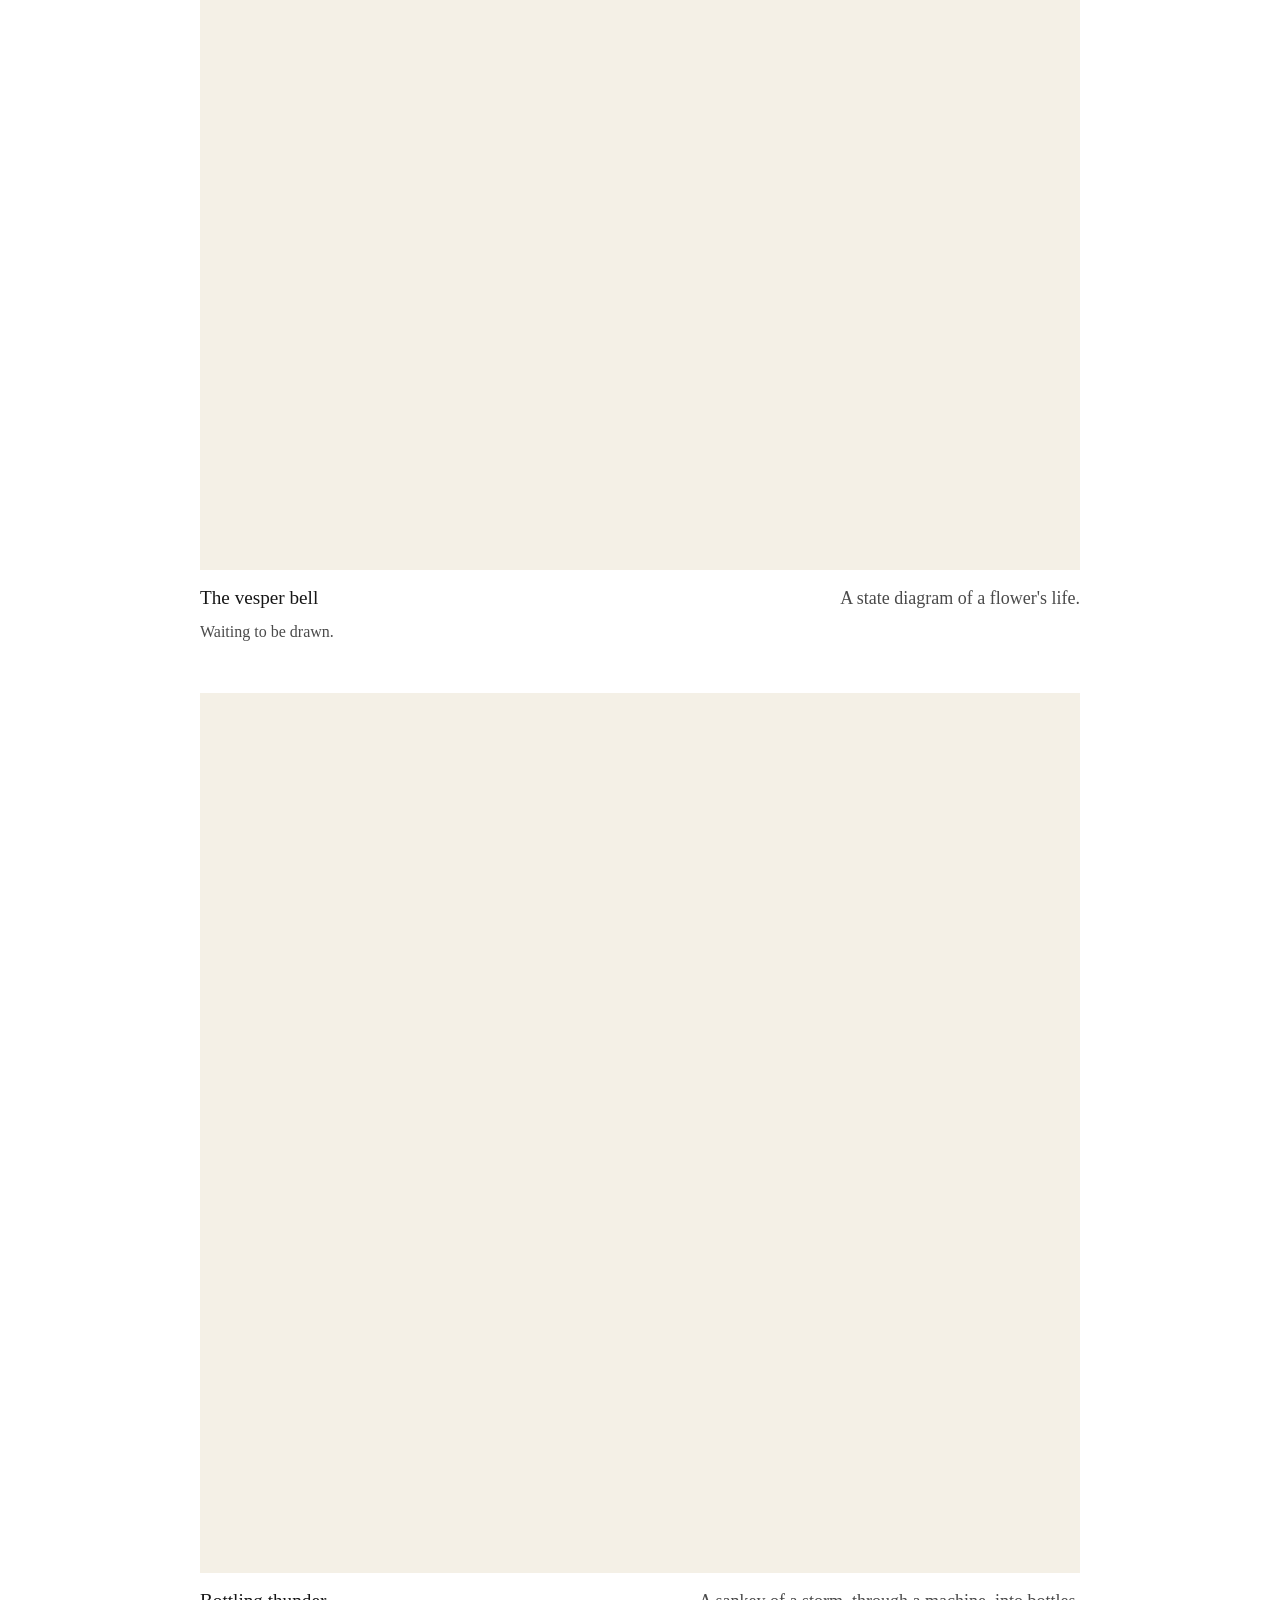
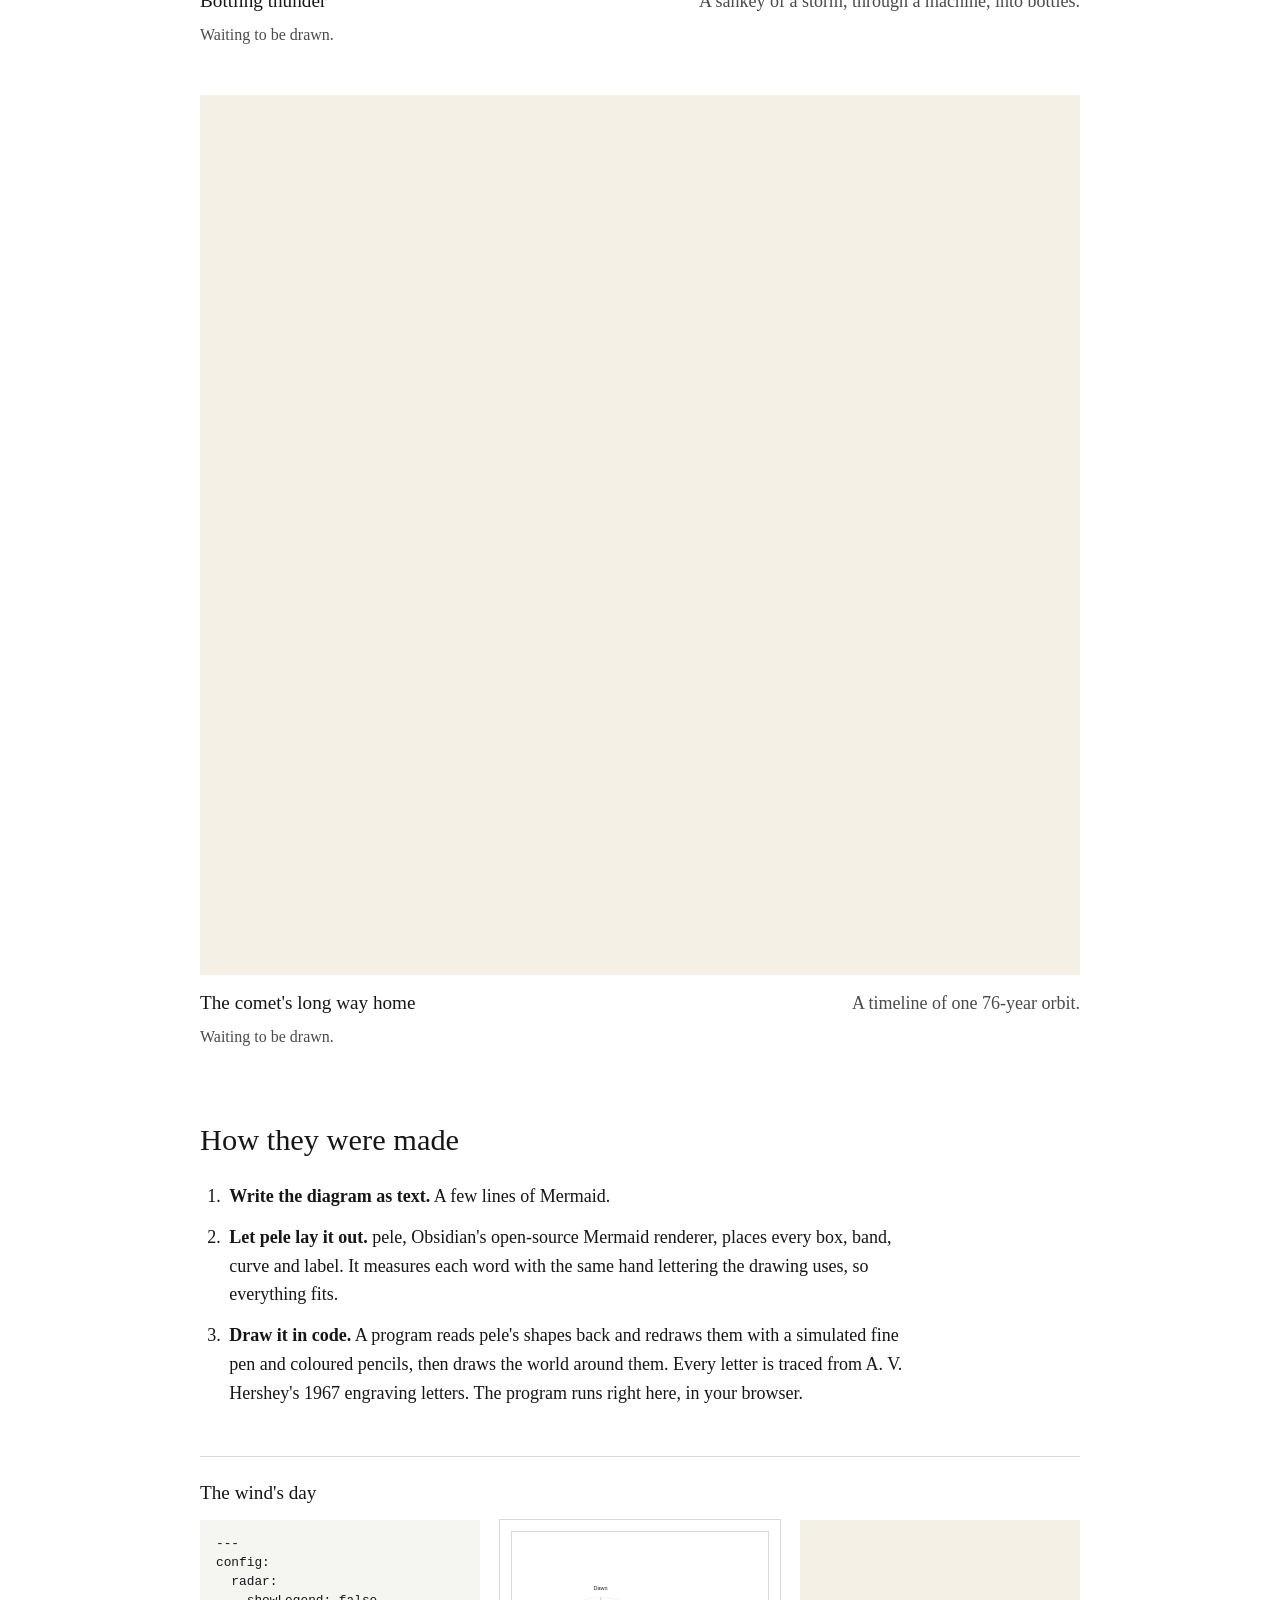
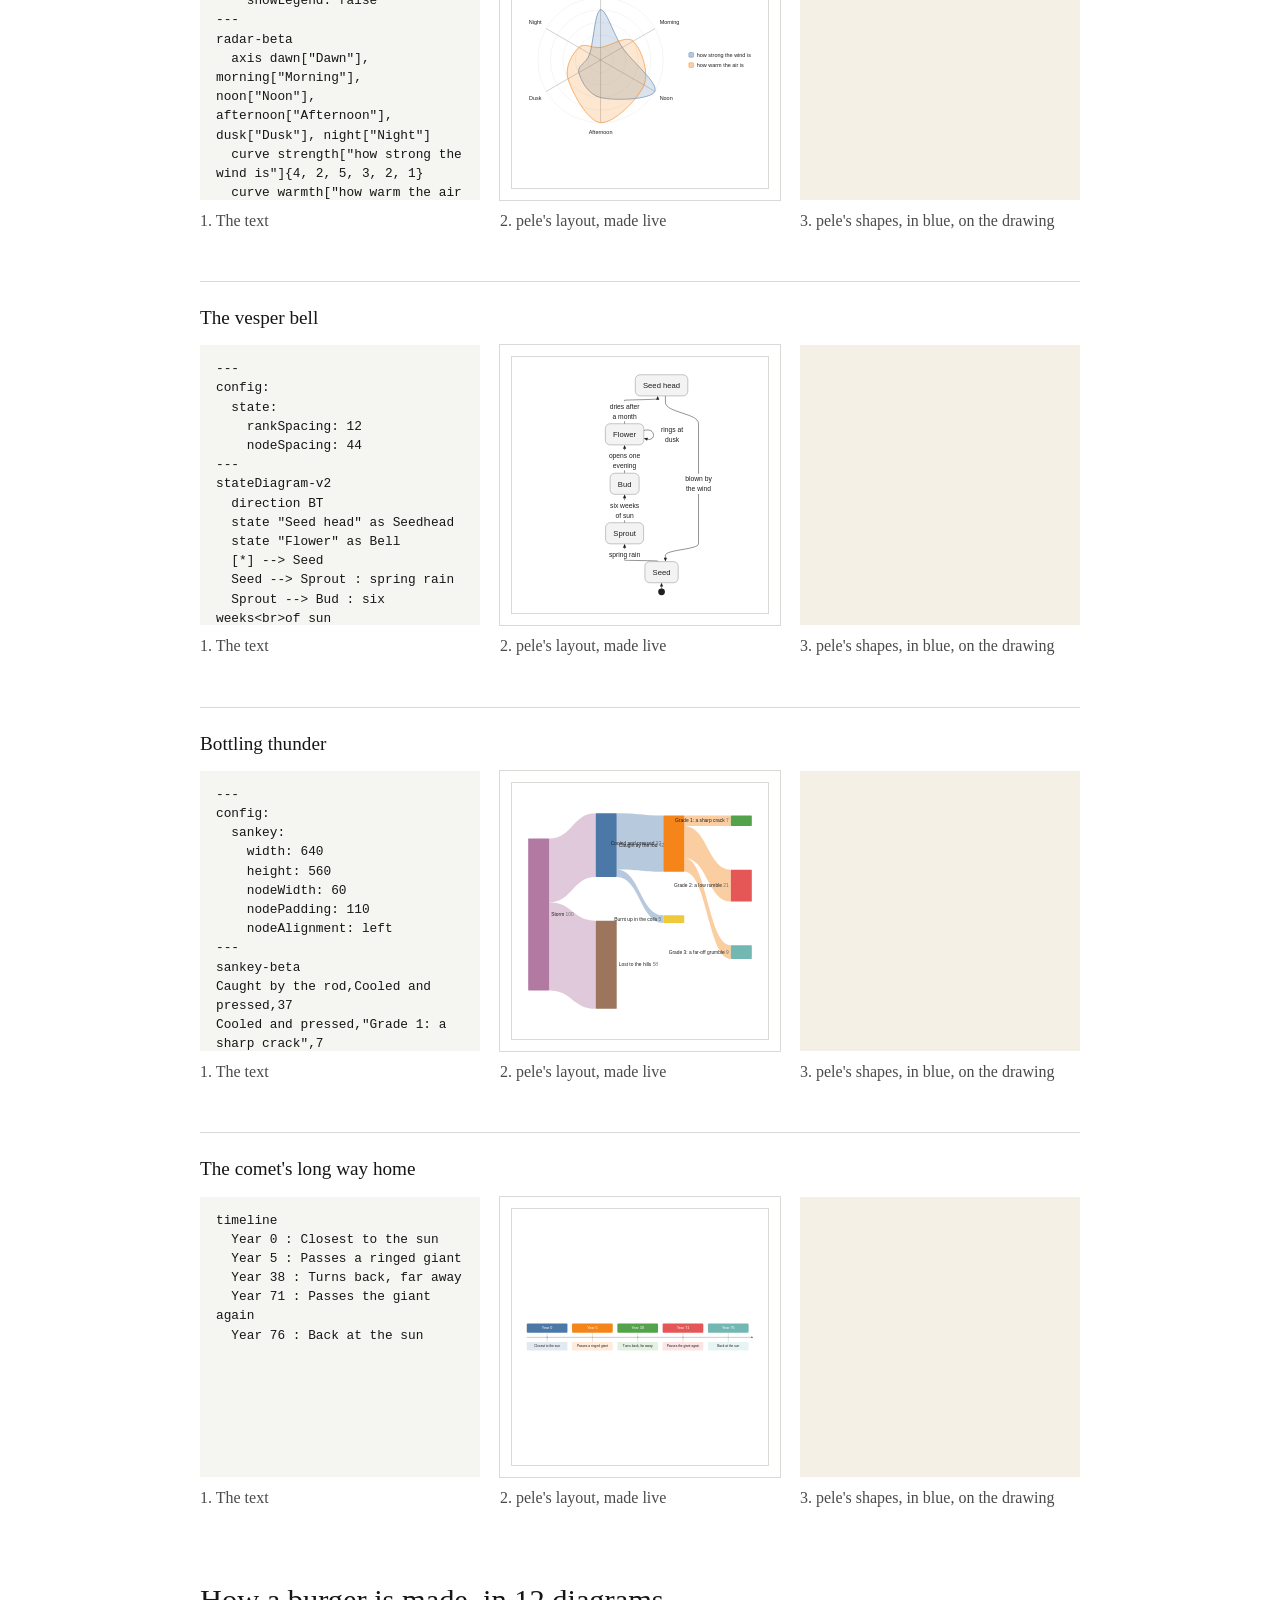
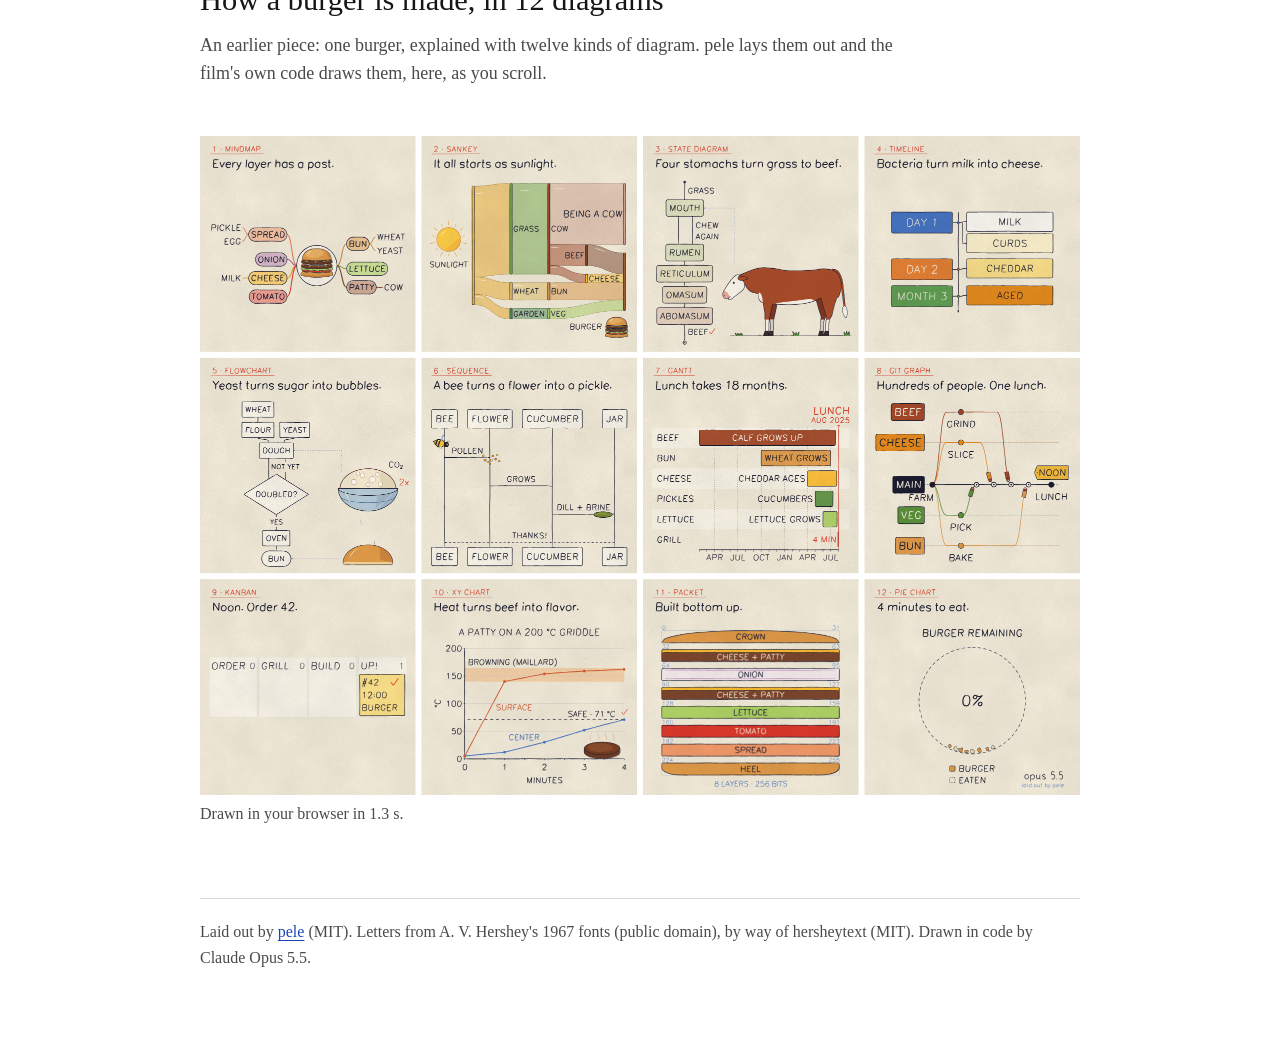
==== commit 43c1509e: "diagrams-site: absolute share links for pele-art-diagrams.vercel.app Co-Authored-By: Claude Opus 5.5" ====
--- a/index.html
+++ b/index.html
@@ -9,15 +9,15 @@
 <meta property="og:type" content="website">
 <meta property="og:title" content="Diagrams, drawn with JavaScript">
 <meta property="og:description" content="Four made-up worlds, one diagram each. Laid out by pele, drawn in your browser.">
-<meta property="og:url" content="">
-<meta property="og:image" content="og.jpg">
+<meta property="og:url" content="https://pele-art-diagrams.vercel.app/">
+<meta property="og:image" content="https://pele-art-diagrams.vercel.app/og.jpg">
 <meta property="og:image:width" content="1200">
 <meta property="og:image:height" content="630">
 <meta property="og:image:alt" content="The title Diagrams, drawn with JavaScript, beside four diagram plates in pen and pencil: a windy valley, a bell flower, a thunder machine and a comet.">
 <meta name="twitter:card" content="summary_large_image">
 <meta name="twitter:title" content="Diagrams, drawn with JavaScript">
 <meta name="twitter:description" content="Four made-up worlds, one diagram each. Laid out by pele, drawn in your browser.">
-<meta name="twitter:image" content="og.jpg">
+<meta name="twitter:image" content="https://pele-art-diagrams.vercel.app/og.jpg">
 <link rel="icon" type="image/png" href="favicon.png">
 <link rel="apple-touch-icon" href="apple-touch-icon.png">
 <link rel="stylesheet" href="style.css">
